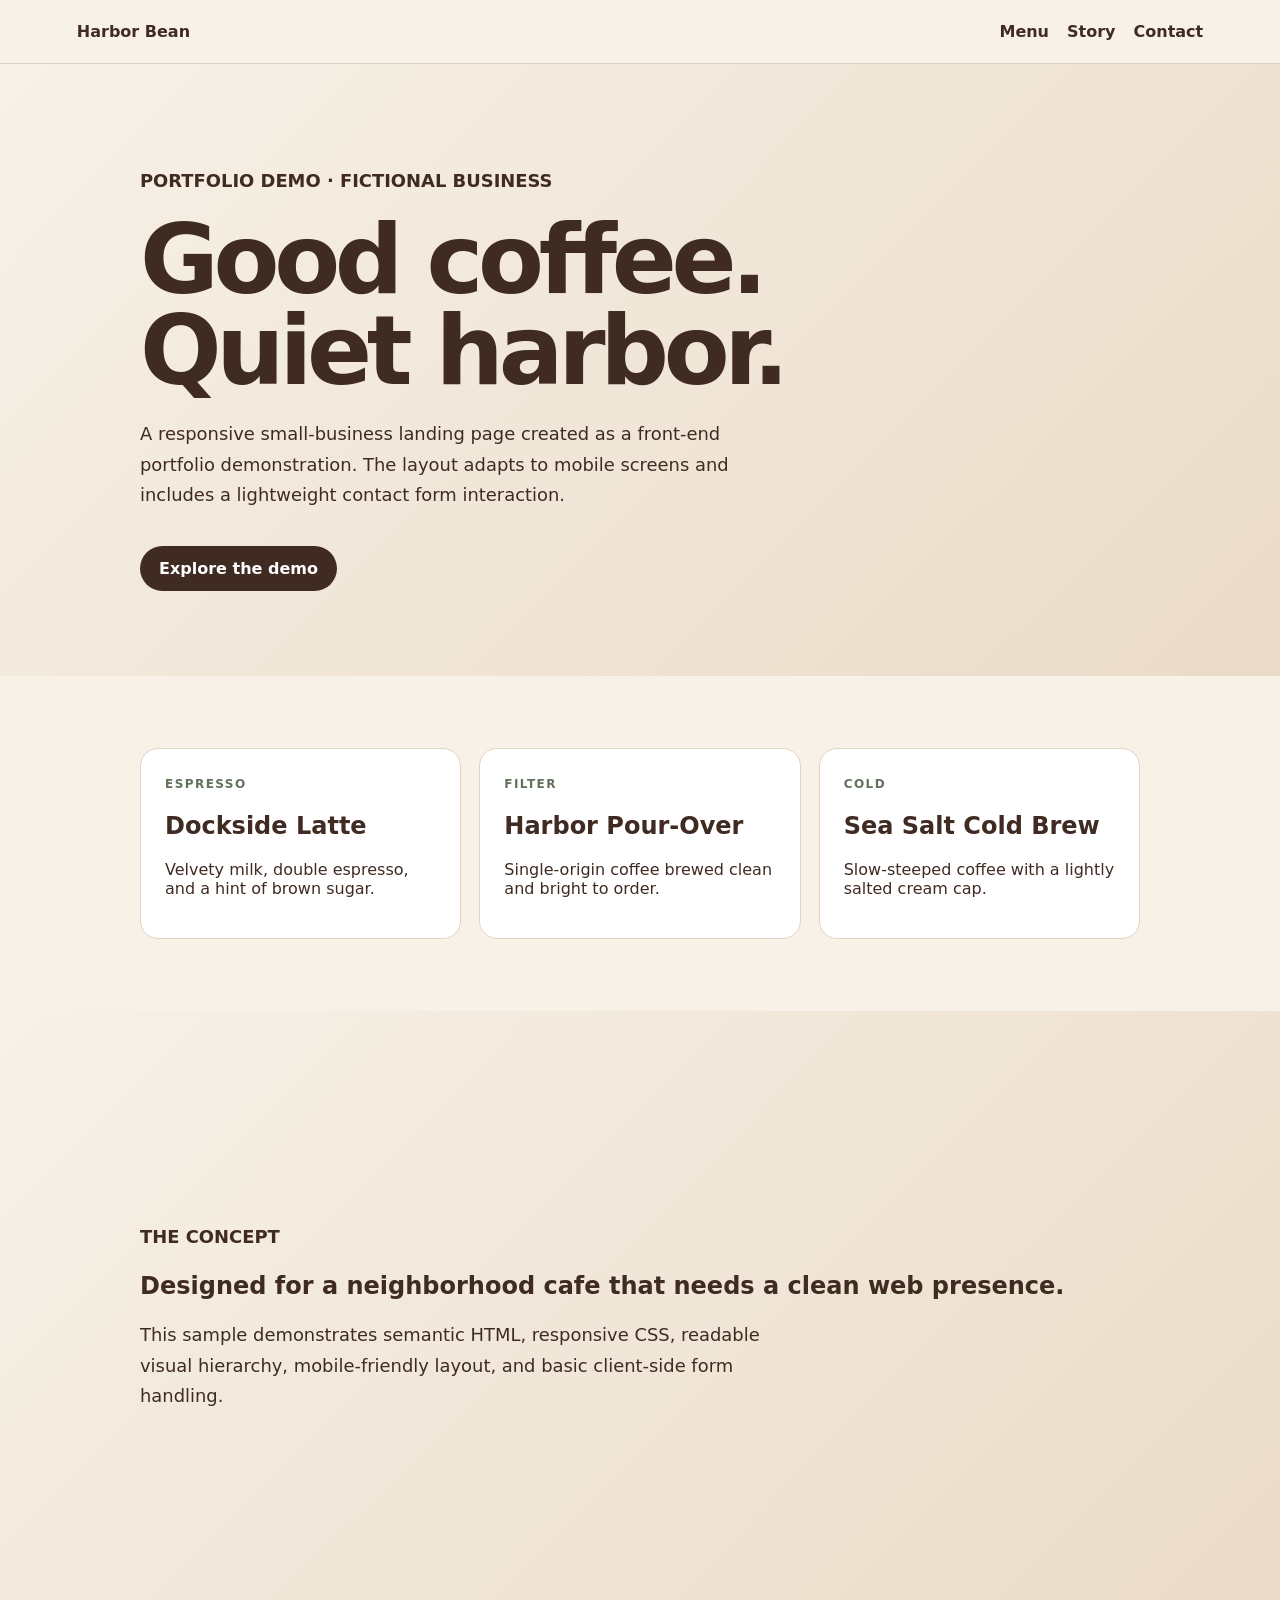
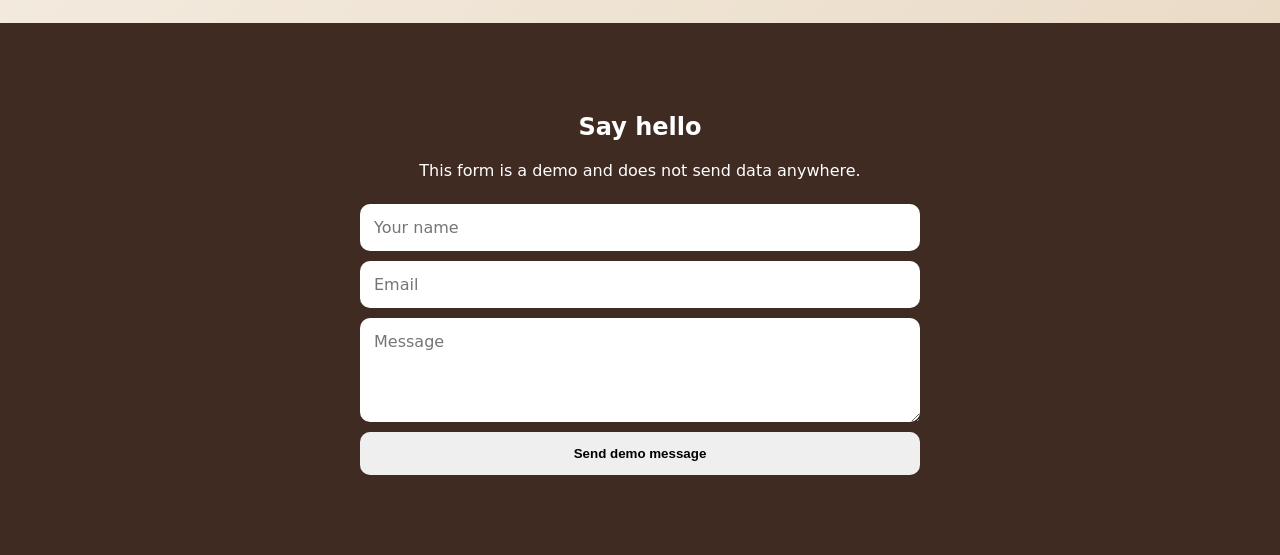
==== projects/harbor-bean/index.html @ 591bb5fa "Add responsive business website demo" ====
<!doctype html>
<html lang="en">
<head>
<meta charset="utf-8"><meta name="viewport" content="width=device-width,initial-scale=1">
<title>Harbor Bean Coffee | Portfolio Demo</title>
<style>
:root{--coffee:#402b22;--cream:#f7f1e8;--sand:#dec7aa;--green:#62715c}*{box-sizing:border-box}body{margin:0;font-family:system-ui,-apple-system,Segoe UI,sans-serif;color:var(--coffee);background:var(--cream)}header{display:flex;justify-content:space-between;align-items:center;padding:22px max(24px,6vw);border-bottom:1px solid #ddcfbe}nav a{margin-left:18px;text-decoration:none;color:inherit;font-weight:650}.hero{min-height:68vh;display:grid;place-items:center;padding:60px 24px;background:linear-gradient(135deg,#f7f1e8 0,#eadbc7 100%)}.wrap{width:min(1000px,100%)}h1{font-size:clamp(3rem,8vw,6rem);line-height:.95;letter-spacing:-.055em;margin:0 0 22px}.hero p{font-size:1.12rem;max-width:620px;line-height:1.7}.cta{display:inline-block;margin-top:18px;background:var(--coffee);color:white;padding:13px 19px;border-radius:999px;text-decoration:none;font-weight:800}.grid{width:min(1000px,calc(100% - 48px));margin:0 auto;padding:72px 0;display:grid;grid-template-columns:repeat(3,1fr);gap:18px}.card{background:white;border:1px solid #e0d4c5;border-radius:18px;padding:24px}.card span{font-size:.75rem;letter-spacing:.12em;color:var(--green);font-weight:850}.contact{padding:70px 24px;background:var(--coffee);color:white;text-align:center}.contact form{width:min(560px,100%);margin:24px auto 0;display:grid;gap:10px}.contact input,.contact textarea{width:100%;padding:14px;border:0;border-radius:10px;font:inherit}.contact button{padding:14px;border:0;border-radius:10px;font-weight:850;cursor:pointer}small{opacity:.8}@media(max-width:700px){nav{display:none}.grid{grid-template-columns:1fr}}
</style>
</head>
<body>
<header><strong>Harbor Bean</strong><nav><a href="#menu">Menu</a><a href="#story">Story</a><a href="#contact">Contact</a></nav></header>
<section class="hero"><div class="wrap"><p><strong>PORTFOLIO DEMO · FICTIONAL BUSINESS</strong></p><h1>Good coffee.<br>Quiet harbor.</h1><p>A responsive small-business landing page created as a front-end portfolio demonstration. The layout adapts to mobile screens and includes a lightweight contact form interaction.</p><a class="cta" href="#menu">Explore the demo</a></div></section>
<section id="menu" class="grid"><article class="card"><span>ESPRESSO</span><h2>Dockside Latte</h2><p>Velvety milk, double espresso, and a hint of brown sugar.</p></article><article class="card"><span>FILTER</span><h2>Harbor Pour-Over</h2><p>Single-origin coffee brewed clean and bright to order.</p></article><article class="card"><span>COLD</span><h2>Sea Salt Cold Brew</h2><p>Slow-steeped coffee with a lightly salted cream cap.</p></article></section>
<section id="story" class="hero"><div class="wrap"><p><strong>THE CONCEPT</strong></p><h2>Designed for a neighborhood cafe that needs a clean web presence.</h2><p>This sample demonstrates semantic HTML, responsive CSS, readable visual hierarchy, mobile-friendly layout, and basic client-side form handling.</p></div></section>
<section id="contact" class="contact"><h2>Say hello</h2><p>This form is a demo and does not send data anywhere.</p><form id="demo-form"><input required placeholder="Your name"><input required type="email" placeholder="Email"><textarea rows="4" placeholder="Message"></textarea><button type="submit">Send demo message</button><small id="status"></small></form></section>
<script>document.querySelector('#demo-form').addEventListener('submit',e=>{e.preventDefault();document.querySelector('#status').textContent='Demo complete: form validation passed. No data was sent.'})</script>
</body></html>
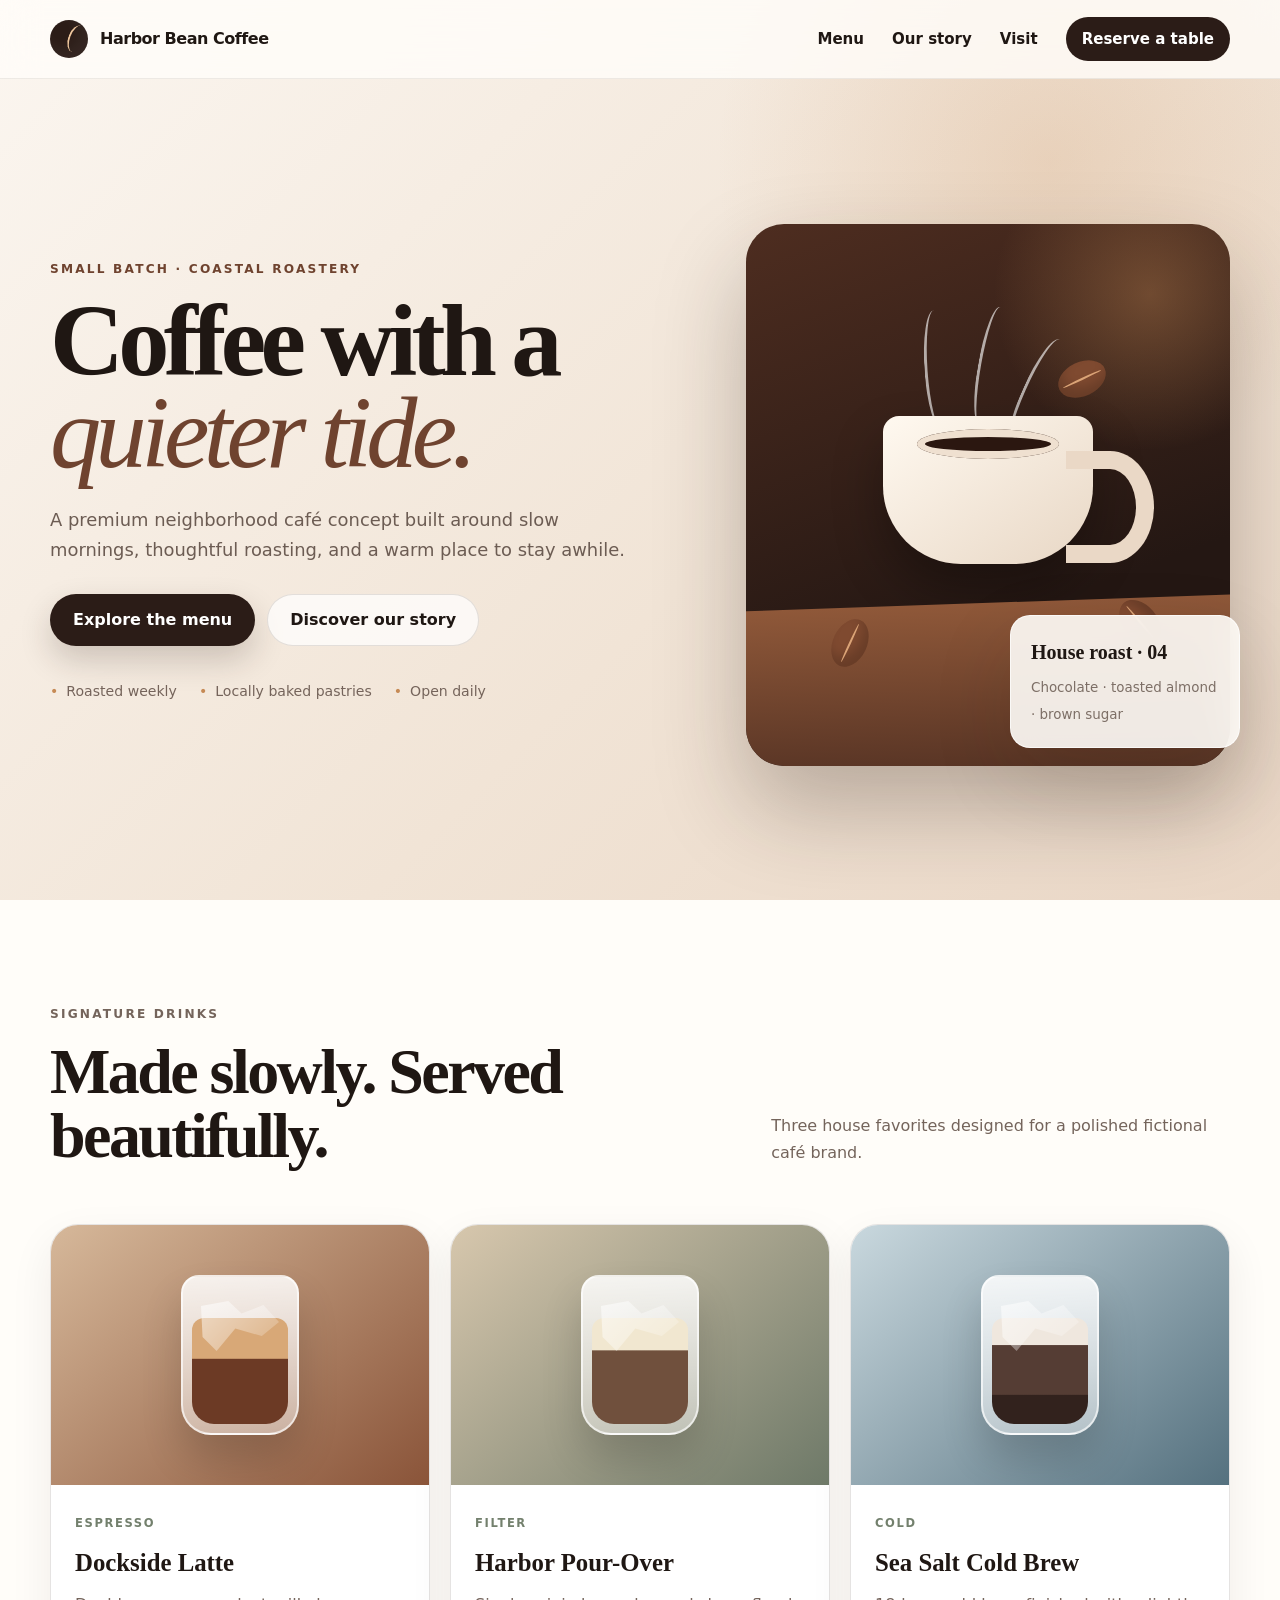
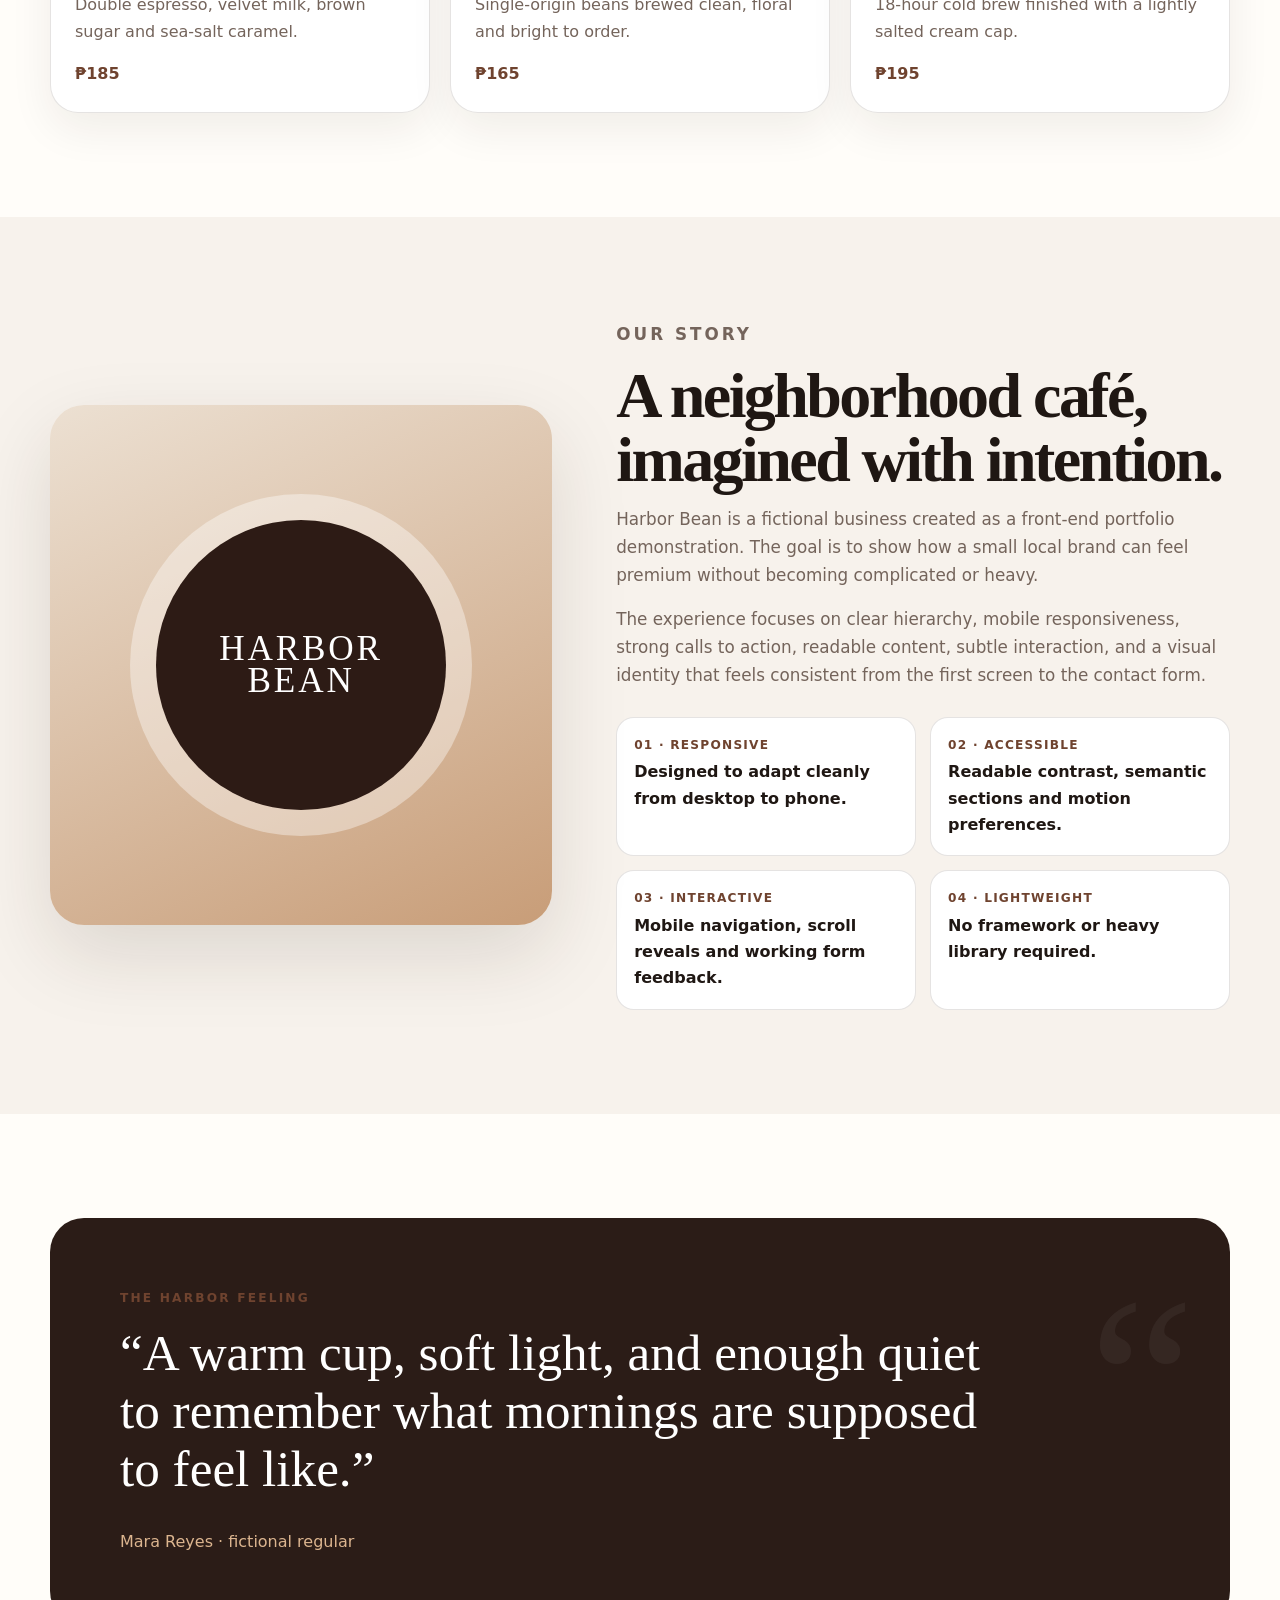
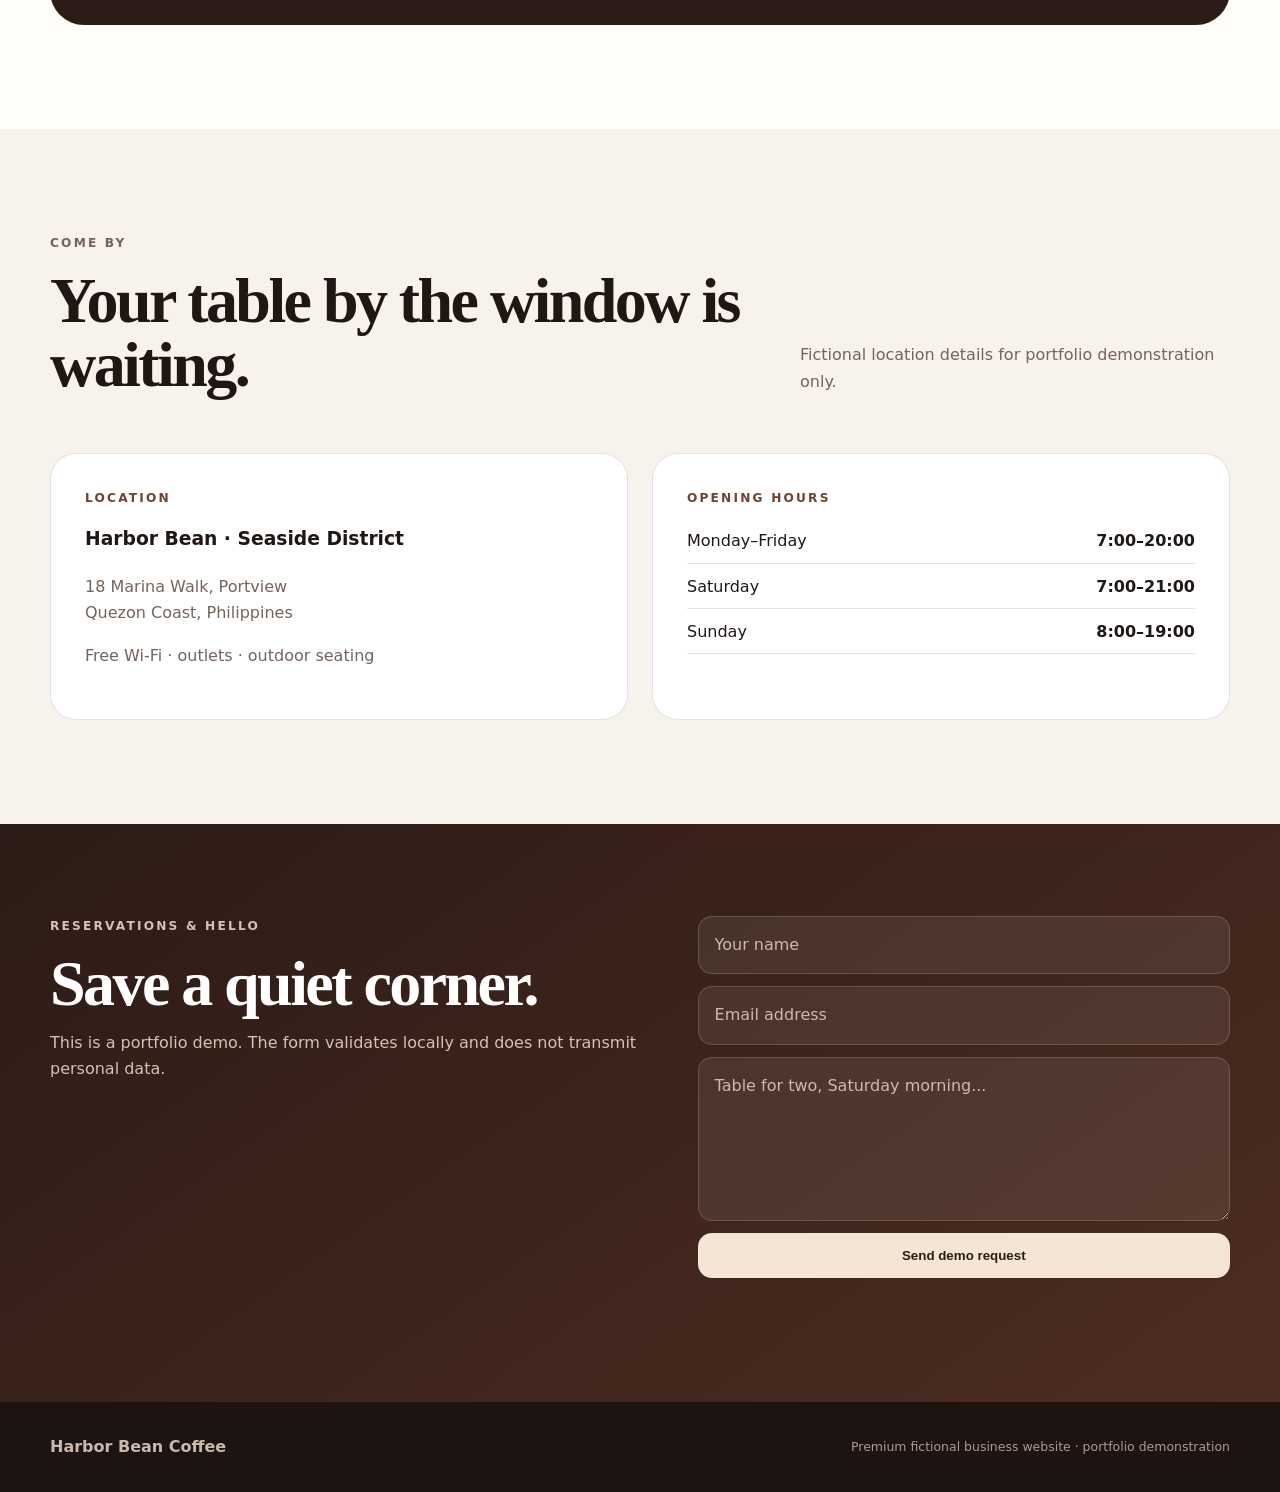
==== commit 6387a675: "Rebuild Harbor Bean as premium responsive website demo" ====
--- a/projects/harbor-bean/index.html
+++ b/projects/harbor-bean/index.html
@@ -1,17 +1,274 @@
 <!doctype html>
 <html lang="en">
 <head>
-<meta charset="utf-8"><meta name="viewport" content="width=device-width,initial-scale=1">
-<title>Harbor Bean Coffee | Portfolio Demo</title>
-<style>
-:root{--coffee:#402b22;--cream:#f7f1e8;--sand:#dec7aa;--green:#62715c}*{box-sizing:border-box}body{margin:0;font-family:system-ui,-apple-system,Segoe UI,sans-serif;color:var(--coffee);background:var(--cream)}header{display:flex;justify-content:space-between;align-items:center;padding:22px max(24px,6vw);border-bottom:1px solid #ddcfbe}nav a{margin-left:18px;text-decoration:none;color:inherit;font-weight:650}.hero{min-height:68vh;display:grid;place-items:center;padding:60px 24px;background:linear-gradient(135deg,#f7f1e8 0,#eadbc7 100%)}.wrap{width:min(1000px,100%)}h1{font-size:clamp(3rem,8vw,6rem);line-height:.95;letter-spacing:-.055em;margin:0 0 22px}.hero p{font-size:1.12rem;max-width:620px;line-height:1.7}.cta{display:inline-block;margin-top:18px;background:var(--coffee);color:white;padding:13px 19px;border-radius:999px;text-decoration:none;font-weight:800}.grid{width:min(1000px,calc(100% - 48px));margin:0 auto;padding:72px 0;display:grid;grid-template-columns:repeat(3,1fr);gap:18px}.card{background:white;border:1px solid #e0d4c5;border-radius:18px;padding:24px}.card span{font-size:.75rem;letter-spacing:.12em;color:var(--green);font-weight:850}.contact{padding:70px 24px;background:var(--coffee);color:white;text-align:center}.contact form{width:min(560px,100%);margin:24px auto 0;display:grid;gap:10px}.contact input,.contact textarea{width:100%;padding:14px;border:0;border-radius:10px;font:inherit}.contact button{padding:14px;border:0;border-radius:10px;font-weight:850;cursor:pointer}small{opacity:.8}@media(max-width:700px){nav{display:none}.grid{grid-template-columns:1fr}}
-</style>
+  <meta charset="utf-8">
+  <meta name="viewport" content="width=device-width,initial-scale=1">
+  <meta name="description" content="Harbor Bean Coffee — premium fictional cafe website portfolio demo.">
+  <title>Harbor Bean Coffee | Premium Portfolio Demo</title>
+  <style>
+    :root{
+      --ink:#1f1713;
+      --espresso:#2b1c17;
+      --roast:#6f432f;
+      --caramel:#c68a55;
+      --cream:#f7f0e7;
+      --paper:#fffdf9;
+      --sage:#73806d;
+      --line:rgba(43,28,23,.12);
+      --shadow:0 30px 80px rgba(48,29,18,.13);
+      --radius:28px
+    }
+    *{box-sizing:border-box}
+    html{scroll-behavior:smooth}
+    body{
+      margin:0;
+      color:var(--ink);
+      background:var(--paper);
+      font-family:Inter,ui-sans-serif,system-ui,-apple-system,BlinkMacSystemFont,"Segoe UI",sans-serif;
+      line-height:1.65
+    }
+    a{color:inherit}
+    .shell{width:min(1180px,calc(100% - 40px));margin:auto}
+    .site-header{
+      position:fixed;inset:0 0 auto;z-index:50;
+      background:rgba(255,253,249,.82);
+      backdrop-filter:blur(18px);
+      border-bottom:1px solid rgba(43,28,23,.08)
+    }
+    .nav{min-height:78px;display:flex;align-items:center;justify-content:space-between;gap:24px}
+    .brand{text-decoration:none;display:flex;align-items:center;gap:12px;font-weight:900;letter-spacing:-.03em}
+    .bean-mark{width:38px;height:38px;border-radius:50%;background:var(--espresso);position:relative;box-shadow:inset -8px -8px 16px rgba(255,255,255,.05)}
+    .bean-mark:after{content:"";position:absolute;width:16px;height:28px;border-left:2px solid #efc79d;border-radius:50%;left:18px;top:5px;transform:rotate(20deg)}
+    .nav-links{display:flex;align-items:center;gap:28px}
+    .nav-links a{text-decoration:none;font-weight:750;font-size:.94rem}
+    .nav-links a:hover{color:var(--roast)}
+    .nav-cta{padding:10px 16px;border-radius:999px;background:var(--espresso);color:white!important}
+    .menu-btn{display:none;border:1px solid var(--line);background:white;border-radius:12px;padding:10px 13px;font-weight:800}
+    .hero{
+      min-height:100vh;
+      padding:132px 0 70px;
+      display:flex;
+      align-items:center;
+      overflow:hidden;
+      background:
+        radial-gradient(circle at 82% 18%,rgba(198,138,85,.22),transparent 26%),
+        linear-gradient(135deg,#fbf6f0 0%,#f1e4d6 58%,#ead7c6 100%)
+    }
+    .hero-grid{display:grid;grid-template-columns:1.05fr .95fr;gap:68px;align-items:center}
+    .kicker{font-size:.76rem;letter-spacing:.18em;font-weight:900;color:var(--roast);margin:0 0 16px}
+    h1,h2,h3,p{margin-top:0}
+    h1{font-family:Georgia,"Times New Roman",serif;font-size:clamp(4rem,8vw,7.3rem);line-height:.9;letter-spacing:-.055em;margin-bottom:26px;font-weight:700}
+    h1 em{font-weight:400;color:var(--roast)}
+    .lead{font-size:1.12rem;color:#6c5c53;max-width:640px}
+    .hero-actions{display:flex;gap:12px;flex-wrap:wrap;margin-top:30px}
+    .btn{display:inline-flex;align-items:center;justify-content:center;min-height:52px;padding:0 22px;border-radius:999px;text-decoration:none;font-weight:850;border:1px solid transparent;transition:.2s ease}
+    .btn:hover{transform:translateY(-2px)}
+    .btn-dark{background:var(--espresso);color:white;box-shadow:0 14px 32px rgba(43,28,23,.20)}
+    .btn-light{background:rgba(255,255,255,.72);border-color:rgba(43,28,23,.12)}
+    .hero-note{display:flex;gap:22px;flex-wrap:wrap;margin-top:34px;font-size:.88rem;color:#75645b}
+    .hero-note span:before{content:"•";color:var(--caramel);margin-right:8px}
+    .visual{position:relative;min-height:570px}
+    .visual-card{
+      position:absolute;inset:28px 0 0 44px;border-radius:38px;
+      background:linear-gradient(160deg,#4e2d20 0%,#241713 68%);
+      box-shadow:0 42px 90px rgba(43,28,23,.28);overflow:hidden
+    }
+    .visual-card:before{content:"";position:absolute;width:340px;height:340px;border-radius:50%;background:radial-gradient(circle,rgba(198,138,85,.38),transparent 65%);right:-90px;top:-100px}
+    .table{position:absolute;left:-10%;right:-10%;bottom:-8%;height:38%;background:linear-gradient(#8f5839,#4b2c20);transform:rotate(-2deg)}
+    .cup{position:absolute;width:210px;height:148px;left:50%;top:49%;transform:translate(-50%,-50%);border-radius:16px 16px 78px 78px;background:linear-gradient(145deg,#fff9f0,#e8d7c5);box-shadow:0 26px 50px rgba(0,0,0,.3)}
+    .cup:before{content:"";position:absolute;width:142px;height:30px;border-radius:50%;background:#2b1710;left:34px;top:13px;box-shadow:inset 0 0 0 8px #efe0d0}
+    .cup:after{content:"";position:absolute;width:70px;height:76px;border:18px solid #ead8c6;border-left:0;border-radius:0 50% 50% 0;right:-61px;top:35px}
+    .steam,.steam:before,.steam:after{position:absolute;width:24px;height:120px;border-radius:50%;border-left:3px solid rgba(255,255,255,.62)}
+    .steam{left:48%;top:82px;transform:rotate(10deg)}
+    .steam:before{content:"";left:-55px;top:13px;transform:rotate(-14deg)}
+    .steam:after{content:"";left:45px;top:20px;transform:rotate(14deg)}
+    .bean{position:absolute;width:34px;height:50px;background:#7f4a30;border-radius:50%;transform:rotate(25deg);box-shadow:inset -8px -7px 12px rgba(0,0,0,.18)}
+    .bean:after{content:"";position:absolute;left:16px;top:4px;width:2px;height:42px;background:#dba477;border-radius:50%}
+    .bean.one{left:18%;bottom:18%}.bean.two{right:15%;bottom:22%;transform:rotate(-40deg)}.bean.three{right:27%;top:24%;transform:rotate(65deg)}
+    .floating-card{
+      position:absolute;right:-10px;bottom:18px;width:230px;padding:20px;border-radius:20px;
+      background:rgba(255,253,249,.9);backdrop-filter:blur(16px);box-shadow:var(--shadow);border:1px solid rgba(255,255,255,.7)
+    }
+    .floating-card strong{display:block;font-family:Georgia,serif;font-size:1.25rem;margin-bottom:5px}
+    .floating-card span{color:#7d6f66;font-size:.84rem}
+    .section{padding:104px 0}
+    .section.alt{background:#f7f2ec}
+    .heading{display:flex;justify-content:space-between;gap:30px;align-items:end;margin-bottom:42px}
+    .heading>div{max-width:720px}
+    h2{font-family:Georgia,"Times New Roman",serif;font-size:clamp(2.5rem,5vw,4.5rem);line-height:1;letter-spacing:-.04em;margin-bottom:14px}
+    .heading p,.muted{color:#74645b}
+    .menu-grid{display:grid;grid-template-columns:repeat(3,1fr);gap:20px}
+    .drink{
+      border-radius:var(--radius);overflow:hidden;background:white;border:1px solid var(--line);box-shadow:0 16px 44px rgba(48,29,18,.07);transition:.25s ease
+    }
+    .drink:hover{transform:translateY(-6px);box-shadow:0 26px 60px rgba(48,29,18,.12)}
+    .drink-art{height:260px;display:grid;place-items:center;position:relative;overflow:hidden}
+    .drink:nth-child(1) .drink-art{background:linear-gradient(140deg,#d6b89a,#8a5439)}
+    .drink:nth-child(2) .drink-art{background:linear-gradient(140deg,#d7c7ad,#6e7968)}
+    .drink:nth-child(3) .drink-art{background:linear-gradient(140deg,#c9d8de,#55717f)}
+    .glass{width:118px;height:160px;border-radius:18px 18px 30px 30px;background:linear-gradient(180deg,rgba(255,255,255,.86),rgba(255,255,255,.45));border:2px solid rgba(255,255,255,.65);position:relative;box-shadow:0 24px 40px rgba(0,0,0,.16)}
+    .glass:before{content:"";position:absolute;left:9px;right:9px;bottom:9px;height:68%;border-radius:12px 12px 22px 22px;background:linear-gradient(#d8a877 0 38%,#6c3a25 39% 100%)}
+    .drink:nth-child(2) .glass:before{background:linear-gradient(#f1e7d0 0 30%,#70503d 31% 100%)}
+    .drink:nth-child(3) .glass:before{background:linear-gradient(#efe7de 0 25%,#553d34 26% 72%,#32221d 73%)}
+    .ice{position:absolute;inset:24px 18px auto;height:50px;background:linear-gradient(135deg,rgba(255,255,255,.58),rgba(255,255,255,.12));clip-path:polygon(0 10%,35% 0,52% 25%,80% 8%,100% 42%,78% 70%,44% 55%,20% 100%,2% 72%)}
+    .drink-copy{padding:24px}
+    .drink-copy small{font-size:.72rem;letter-spacing:.14em;color:var(--sage);font-weight:900}
+    .drink-copy h3{font-family:Georgia,serif;font-size:1.55rem;margin:8px 0 8px}
+    .price{font-weight:900;color:var(--roast)}
+    .story-grid{display:grid;grid-template-columns:.9fr 1.1fr;gap:64px;align-items:center}
+    .story-art{min-height:520px;border-radius:34px;background:linear-gradient(155deg,#ece0d2,#c89d78);position:relative;overflow:hidden;box-shadow:var(--shadow)}
+    .story-art:before{content:"";position:absolute;width:290px;height:290px;border-radius:50%;background:#2d1b15;left:50%;top:50%;transform:translate(-50%,-50%);box-shadow:0 0 0 26px rgba(255,255,255,.38)}
+    .story-art:after{content:"HARBOR\A BEAN";white-space:pre;position:absolute;left:50%;top:50%;transform:translate(-50%,-50%);color:white;font-family:Georgia,serif;text-align:center;font-size:2.2rem;line-height:.92;letter-spacing:.08em}
+    .story-copy p{color:#74645b;font-size:1.05rem}
+    .features{display:grid;grid-template-columns:repeat(2,1fr);gap:14px;margin-top:28px}
+    .feature{padding:17px;border-radius:18px;background:white;border:1px solid var(--line);font-weight:750}
+    .feature span{display:block;color:var(--roast);font-size:.76rem;letter-spacing:.1em;margin-bottom:4px}
+    .testimonial{padding:70px;border-radius:34px;background:var(--espresso);color:white;position:relative;overflow:hidden}
+    .testimonial:after{content:"“";position:absolute;right:35px;top:-35px;font-family:Georgia,serif;font-size:15rem;color:rgba(255,255,255,.05)}
+    .quote{font-family:Georgia,serif;font-size:clamp(2rem,4vw,3.4rem);line-height:1.14;max-width:900px;margin-bottom:30px}
+    .quote-by{color:#dcb58f}
+    .visit-grid{display:grid;grid-template-columns:1fr 1fr;gap:24px}
+    .visit-card{padding:34px;border-radius:26px;border:1px solid var(--line);background:white}
+    .hours{display:grid;gap:10px;margin-top:20px}
+    .hours div{display:flex;justify-content:space-between;border-bottom:1px solid var(--line);padding-bottom:8px}
+    .contact{
+      background:linear-gradient(145deg,#2c1b16,#4d2d21);color:white;padding:92px 0
+    }
+    .contact-grid{display:grid;grid-template-columns:1fr .9fr;gap:56px;align-items:start}
+    .contact p{color:#d7c1b4}
+    form{display:grid;gap:12px}
+    input,textarea{width:100%;border:1px solid rgba(255,255,255,.16);background:rgba(255,255,255,.08);color:white;border-radius:14px;padding:15px 16px;font:inherit;outline:none}
+    input:focus,textarea:focus{border-color:#e2b78f;background:rgba(255,255,255,.11)}
+    input::placeholder,textarea::placeholder{color:#cfb9ad}
+    button.submit{border:0;cursor:pointer;background:#f4e5d5;color:#2d1b15;border-radius:14px;padding:15px 18px;font-weight:900}
+    #status{min-height:20px;color:#e7c6a8;font-size:.88rem}
+    footer{padding:32px 0;background:#1d1411;color:#cbb7ab}
+    .footer{display:flex;justify-content:space-between;gap:24px;align-items:center}
+    .demo-note{font-size:.78rem;opacity:.82}
+    .reveal{opacity:0;transform:translateY(18px);transition:.6s ease}
+    .reveal.visible{opacity:1;transform:none}
+    @media(max-width:900px){
+      .hero-grid,.story-grid,.contact-grid,.visit-grid{grid-template-columns:1fr}
+      .menu-grid{grid-template-columns:1fr}
+      .visual{min-height:480px}.visual-card{inset:18px 22px 0 22px}
+      .nav-links{display:none;position:absolute;top:70px;left:20px;right:20px;flex-direction:column;align-items:stretch;padding:18px;background:#fff;border:1px solid var(--line);border-radius:18px;box-shadow:var(--shadow)}
+      .nav-links.open{display:flex}.menu-btn{display:inline-flex}
+      .heading{align-items:flex-start;flex-direction:column}
+    }
+    @media(max-width:560px){
+      .shell{width:min(100% - 26px,1180px)}
+      .hero{padding-top:110px}.visual{min-height:390px}.cup{transform:translate(-50%,-50%) scale(.8)}
+      .floating-card{right:10px;width:200px}.features{grid-template-columns:1fr}
+      .testimonial{padding:38px 26px}.footer{flex-direction:column;align-items:flex-start}
+    }
+    @media(prefers-reduced-motion:reduce){*{scroll-behavior:auto!important;transition:none!important}.reveal{opacity:1;transform:none}}
+  </style>
 </head>
 <body>
-<header><strong>Harbor Bean</strong><nav><a href="#menu">Menu</a><a href="#story">Story</a><a href="#contact">Contact</a></nav></header>
-<section class="hero"><div class="wrap"><p><strong>PORTFOLIO DEMO · FICTIONAL BUSINESS</strong></p><h1>Good coffee.<br>Quiet harbor.</h1><p>A responsive small-business landing page created as a front-end portfolio demonstration. The layout adapts to mobile screens and includes a lightweight contact form interaction.</p><a class="cta" href="#menu">Explore the demo</a></div></section>
-<section id="menu" class="grid"><article class="card"><span>ESPRESSO</span><h2>Dockside Latte</h2><p>Velvety milk, double espresso, and a hint of brown sugar.</p></article><article class="card"><span>FILTER</span><h2>Harbor Pour-Over</h2><p>Single-origin coffee brewed clean and bright to order.</p></article><article class="card"><span>COLD</span><h2>Sea Salt Cold Brew</h2><p>Slow-steeped coffee with a lightly salted cream cap.</p></article></section>
-<section id="story" class="hero"><div class="wrap"><p><strong>THE CONCEPT</strong></p><h2>Designed for a neighborhood cafe that needs a clean web presence.</h2><p>This sample demonstrates semantic HTML, responsive CSS, readable visual hierarchy, mobile-friendly layout, and basic client-side form handling.</p></div></section>
-<section id="contact" class="contact"><h2>Say hello</h2><p>This form is a demo and does not send data anywhere.</p><form id="demo-form"><input required placeholder="Your name"><input required type="email" placeholder="Email"><textarea rows="4" placeholder="Message"></textarea><button type="submit">Send demo message</button><small id="status"></small></form></section>
-<script>document.querySelector('#demo-form').addEventListener('submit',e=>{e.preventDefault();document.querySelector('#status').textContent='Demo complete: form validation passed. No data was sent.'})</script>
-</body></html>
+  <header class="site-header">
+    <div class="shell nav">
+      <a class="brand" href="#home"><span class="bean-mark"></span><span>Harbor Bean Coffee</span></a>
+      <button class="menu-btn" aria-expanded="false">Menu</button>
+      <nav class="nav-links" aria-label="Primary">
+        <a href="#menu">Menu</a><a href="#story">Our story</a><a href="#visit">Visit</a><a class="nav-cta" href="#contact">Reserve a table</a>
+      </nav>
+    </div>
+  </header>
+
+  <main>
+    <section id="home" class="hero">
+      <div class="shell hero-grid">
+        <div class="reveal">
+          <p class="kicker">SMALL BATCH · COASTAL ROASTERY</p>
+          <h1>Coffee with a <em>quieter tide.</em></h1>
+          <p class="lead">A premium neighborhood café concept built around slow mornings, thoughtful roasting, and a warm place to stay awhile.</p>
+          <div class="hero-actions">
+            <a class="btn btn-dark" href="#menu">Explore the menu</a>
+            <a class="btn btn-light" href="#story">Discover our story</a>
+          </div>
+          <div class="hero-note"><span>Roasted weekly</span><span>Locally baked pastries</span><span>Open daily</span></div>
+        </div>
+        <div class="visual reveal" aria-hidden="true">
+          <div class="visual-card"><div class="steam"></div><div class="cup"></div><div class="table"></div><div class="bean one"></div><div class="bean two"></div><div class="bean three"></div></div>
+          <div class="floating-card"><strong>House roast · 04</strong><span>Chocolate · toasted almond · brown sugar</span></div>
+        </div>
+      </div>
+    </section>
+
+    <section id="menu" class="section">
+      <div class="shell">
+        <div class="heading reveal">
+          <div><p class="kicker">SIGNATURE DRINKS</p><h2>Made slowly. Served beautifully.</h2></div>
+          <p>Three house favorites designed for a polished fictional café brand.</p>
+        </div>
+        <div class="menu-grid">
+          <article class="drink reveal"><div class="drink-art"><div class="glass"><div class="ice"></div></div></div><div class="drink-copy"><small>ESPRESSO</small><h3>Dockside Latte</h3><p class="muted">Double espresso, velvet milk, brown sugar and sea-salt caramel.</p><span class="price">₱185</span></div></article>
+          <article class="drink reveal"><div class="drink-art"><div class="glass"><div class="ice"></div></div></div><div class="drink-copy"><small>FILTER</small><h3>Harbor Pour-Over</h3><p class="muted">Single-origin beans brewed clean, floral and bright to order.</p><span class="price">₱165</span></div></article>
+          <article class="drink reveal"><div class="drink-art"><div class="glass"><div class="ice"></div></div></div><div class="drink-copy"><small>COLD</small><h3>Sea Salt Cold Brew</h3><p class="muted">18-hour cold brew finished with a lightly salted cream cap.</p><span class="price">₱195</span></div></article>
+        </div>
+      </div>
+    </section>
+
+    <section id="story" class="section alt">
+      <div class="shell story-grid">
+        <div class="story-art reveal" aria-hidden="true"></div>
+        <div class="story-copy reveal">
+          <p class="kicker">OUR STORY</p><h2>A neighborhood café, imagined with intention.</h2>
+          <p>Harbor Bean is a fictional business created as a front-end portfolio demonstration. The goal is to show how a small local brand can feel premium without becoming complicated or heavy.</p>
+          <p>The experience focuses on clear hierarchy, mobile responsiveness, strong calls to action, readable content, subtle interaction, and a visual identity that feels consistent from the first screen to the contact form.</p>
+          <div class="features">
+            <div class="feature"><span>01 · RESPONSIVE</span>Designed to adapt cleanly from desktop to phone.</div>
+            <div class="feature"><span>02 · ACCESSIBLE</span>Readable contrast, semantic sections and motion preferences.</div>
+            <div class="feature"><span>03 · INTERACTIVE</span>Mobile navigation, scroll reveals and working form feedback.</div>
+            <div class="feature"><span>04 · LIGHTWEIGHT</span>No framework or heavy library required.</div>
+          </div>
+        </div>
+      </div>
+    </section>
+
+    <section class="section">
+      <div class="shell">
+        <div class="testimonial reveal">
+          <p class="kicker">THE HARBOR FEELING</p>
+          <p class="quote">“A warm cup, soft light, and enough quiet to remember what mornings are supposed to feel like.”</p>
+          <span class="quote-by">Mara Reyes · fictional regular</span>
+        </div>
+      </div>
+    </section>
+
+    <section id="visit" class="section alt">
+      <div class="shell">
+        <div class="heading reveal"><div><p class="kicker">COME BY</p><h2>Your table by the window is waiting.</h2></div><p>Fictional location details for portfolio demonstration only.</p></div>
+        <div class="visit-grid">
+          <div class="visit-card reveal"><p class="kicker">LOCATION</p><h3>Harbor Bean · Seaside District</h3><p class="muted">18 Marina Walk, Portview<br>Quezon Coast, Philippines</p><p class="muted">Free Wi-Fi · outlets · outdoor seating</p></div>
+          <div class="visit-card reveal"><p class="kicker">OPENING HOURS</p><div class="hours"><div><span>Monday–Friday</span><strong>7:00–20:00</strong></div><div><span>Saturday</span><strong>7:00–21:00</strong></div><div><span>Sunday</span><strong>8:00–19:00</strong></div></div></div>
+        </div>
+      </div>
+    </section>
+
+    <section id="contact" class="contact">
+      <div class="shell contact-grid">
+        <div class="reveal"><p class="kicker">RESERVATIONS & HELLO</p><h2>Save a quiet corner.</h2><p>This is a portfolio demo. The form validates locally and does not transmit personal data.</p></div>
+        <form id="demo-form" class="reveal">
+          <input aria-label="Name" required placeholder="Your name">
+          <input aria-label="Email" required type="email" placeholder="Email address">
+          <textarea aria-label="Message" rows="5" placeholder="Table for two, Saturday morning..."></textarea>
+          <button class="submit" type="submit">Send demo request</button>
+          <div id="status" role="status"></div>
+        </form>
+      </div>
+    </section>
+  </main>
+
+  <footer><div class="shell footer"><strong>Harbor Bean Coffee</strong><span class="demo-note">Premium fictional business website · portfolio demonstration</span></div></footer>
+
+  <script>
+    const btn=document.querySelector('.menu-btn'),nav=document.querySelector('.nav-links');
+    btn.addEventListener('click',()=>{const open=nav.classList.toggle('open');btn.setAttribute('aria-expanded',open)});
+    nav.querySelectorAll('a').forEach(a=>a.addEventListener('click',()=>nav.classList.remove('open')));
+    document.querySelector('#demo-form').addEventListener('submit',e=>{e.preventDefault();document.querySelector('#status').textContent='Demo complete — validation passed. No data was sent.'});
+    const items=document.querySelectorAll('.reveal');
+    if('IntersectionObserver'in window){const o=new IntersectionObserver(es=>es.forEach(e=>{if(e.isIntersecting){e.target.classList.add('visible');o.unobserve(e.target)}}),{threshold:.12});items.forEach(i=>o.observe(i))}else{items.forEach(i=>i.classList.add('visible'))}
+  </script>
+</body>
+</html>
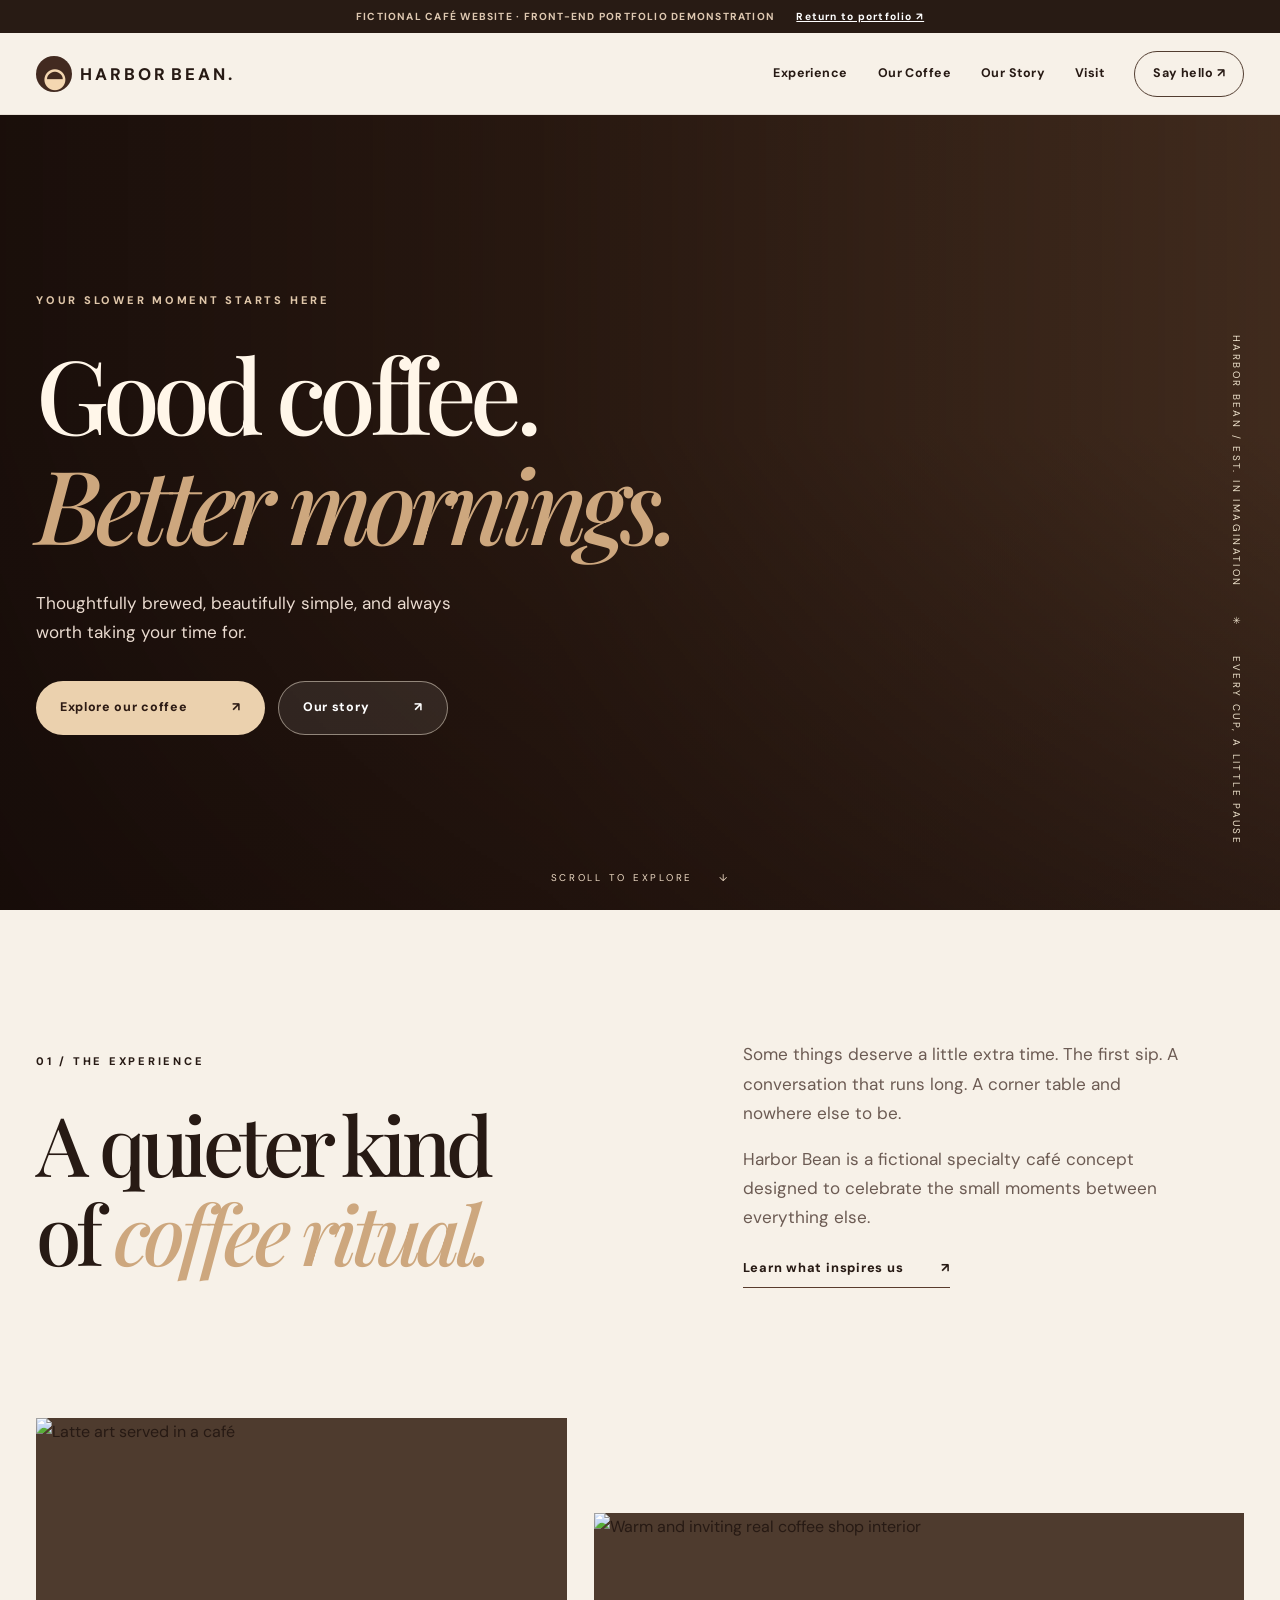
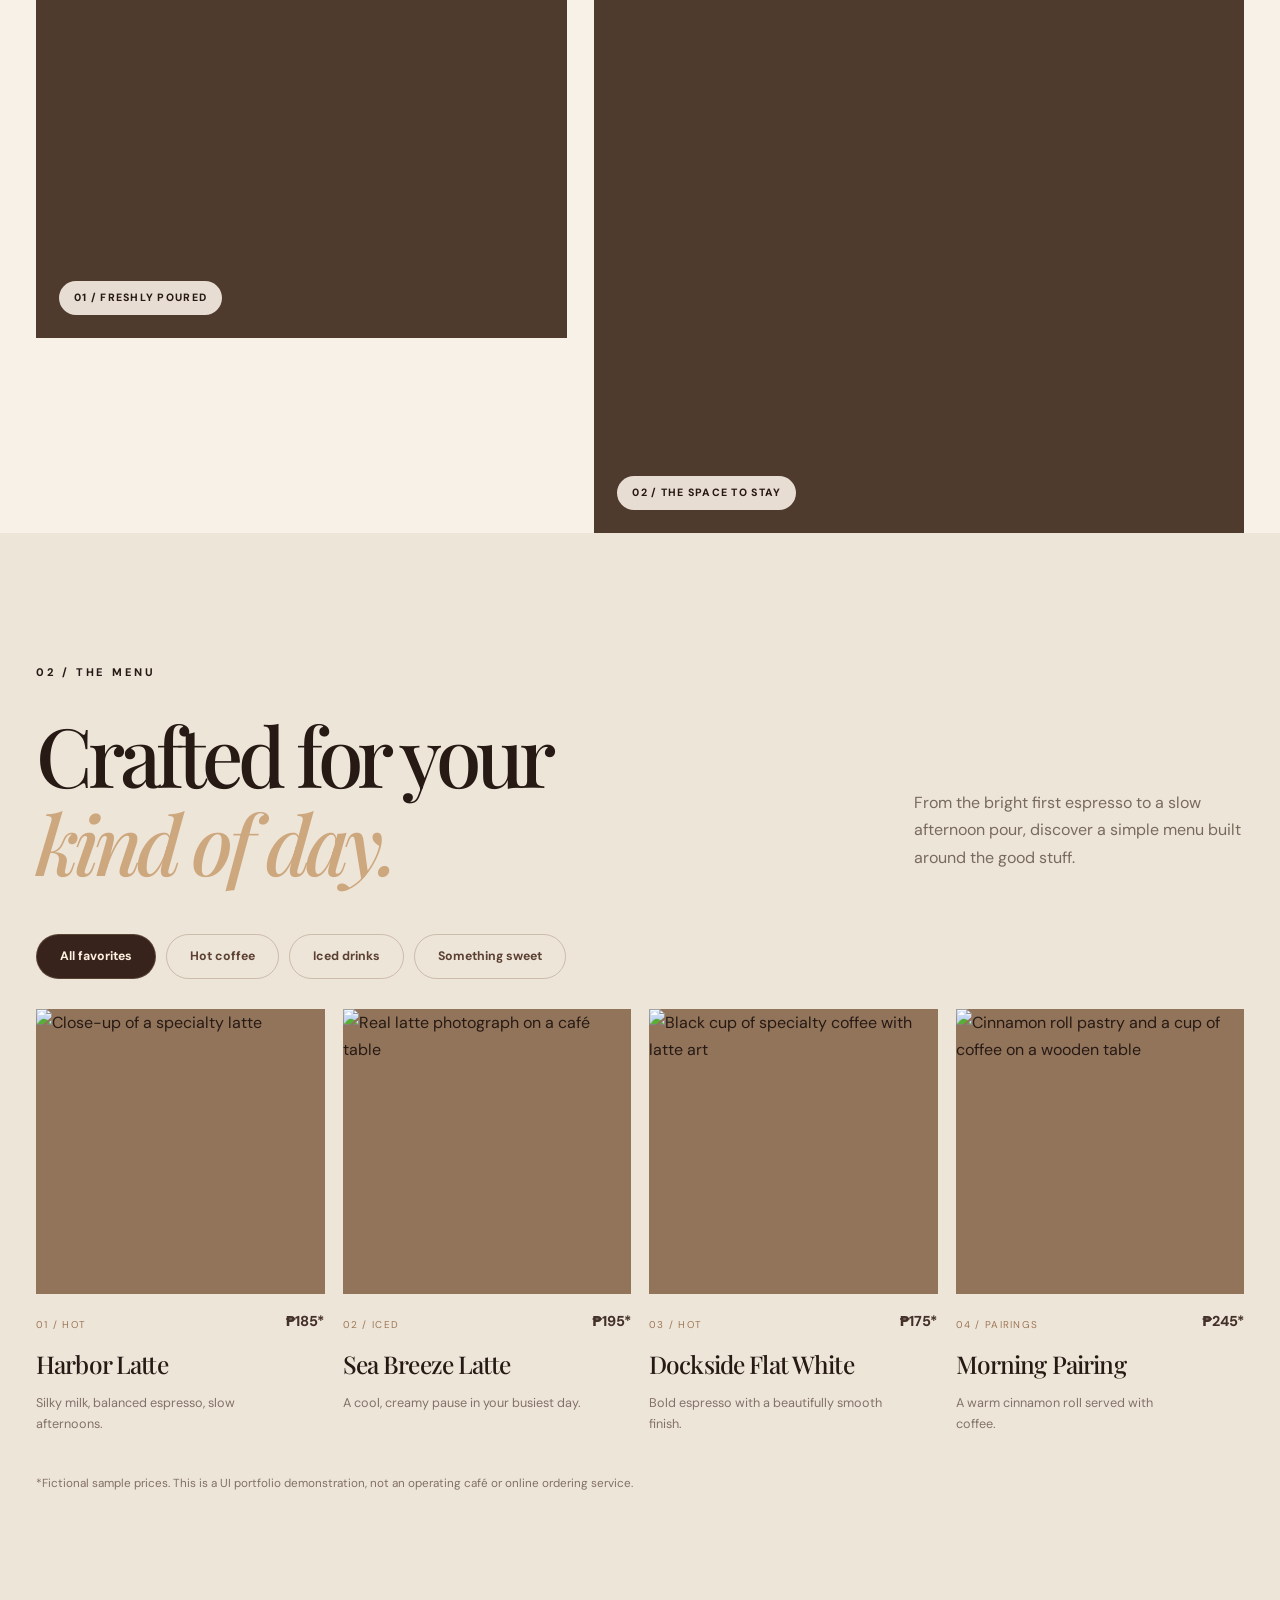
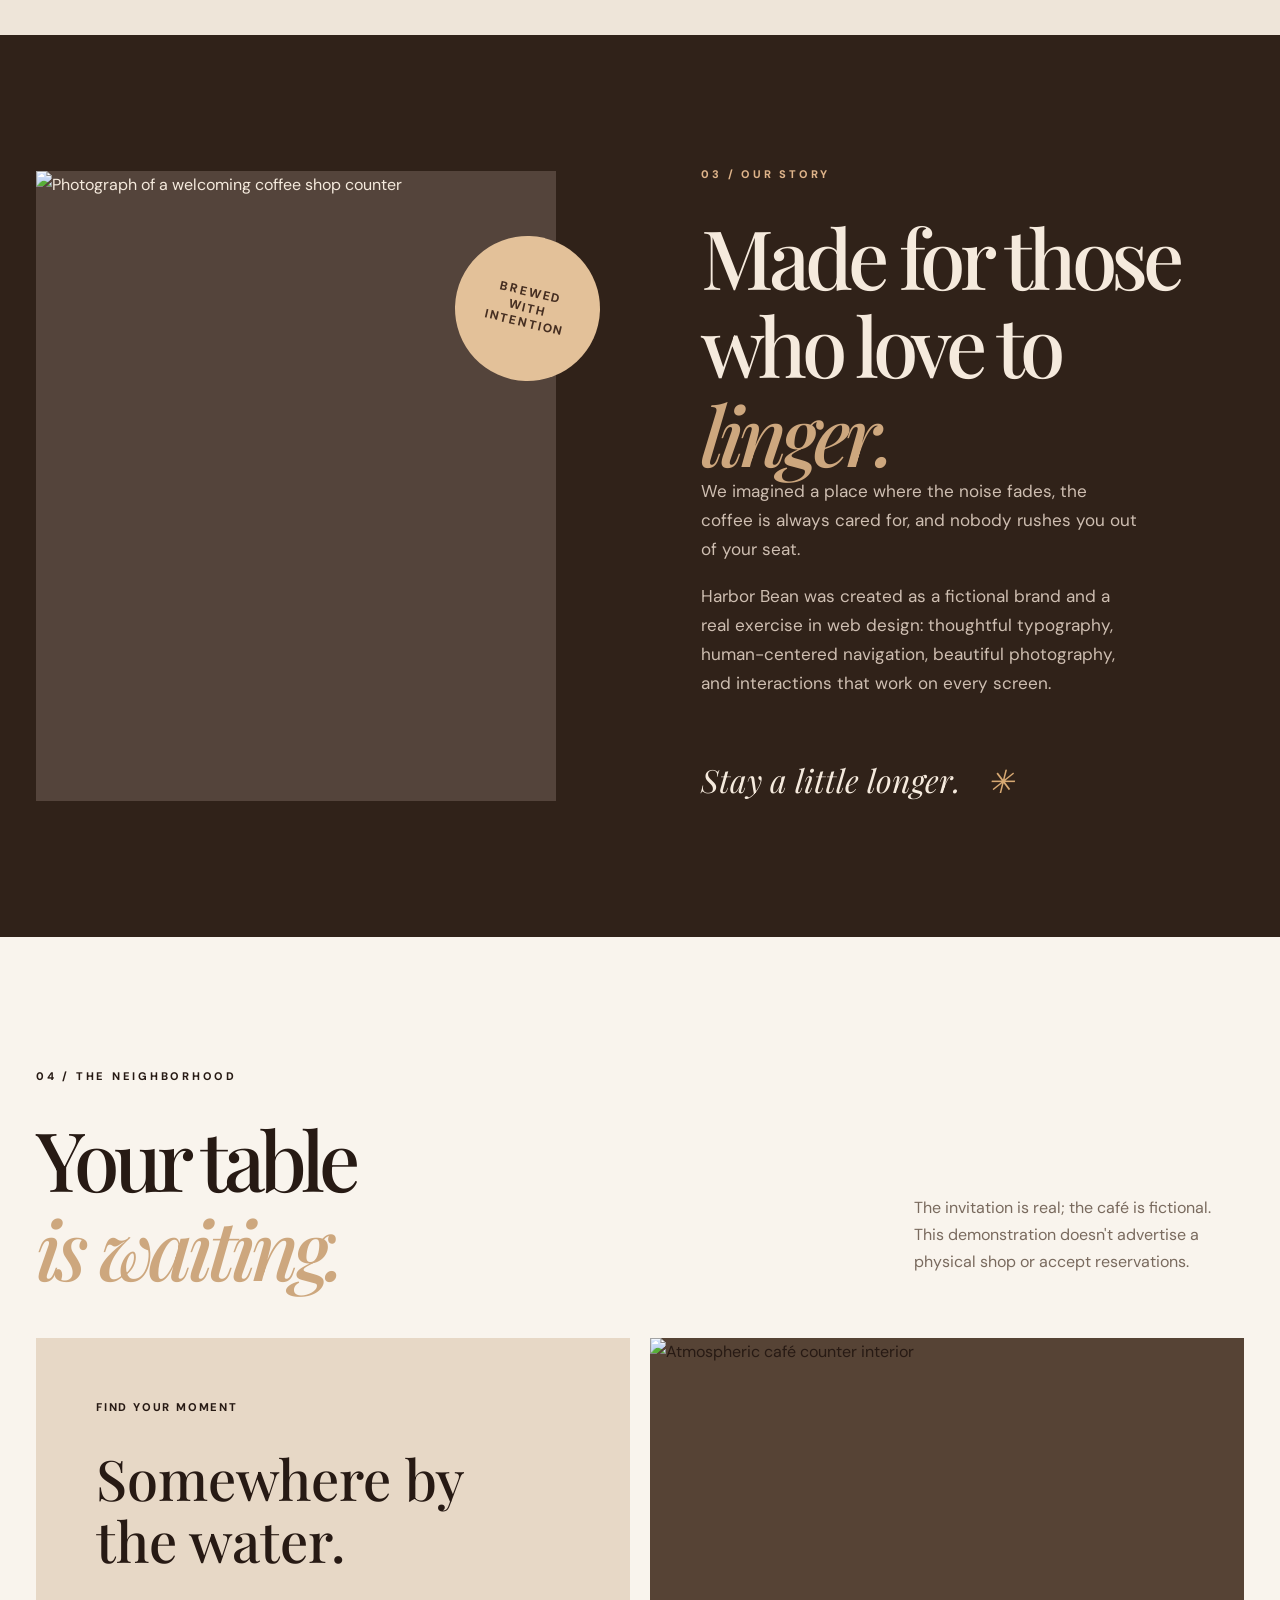
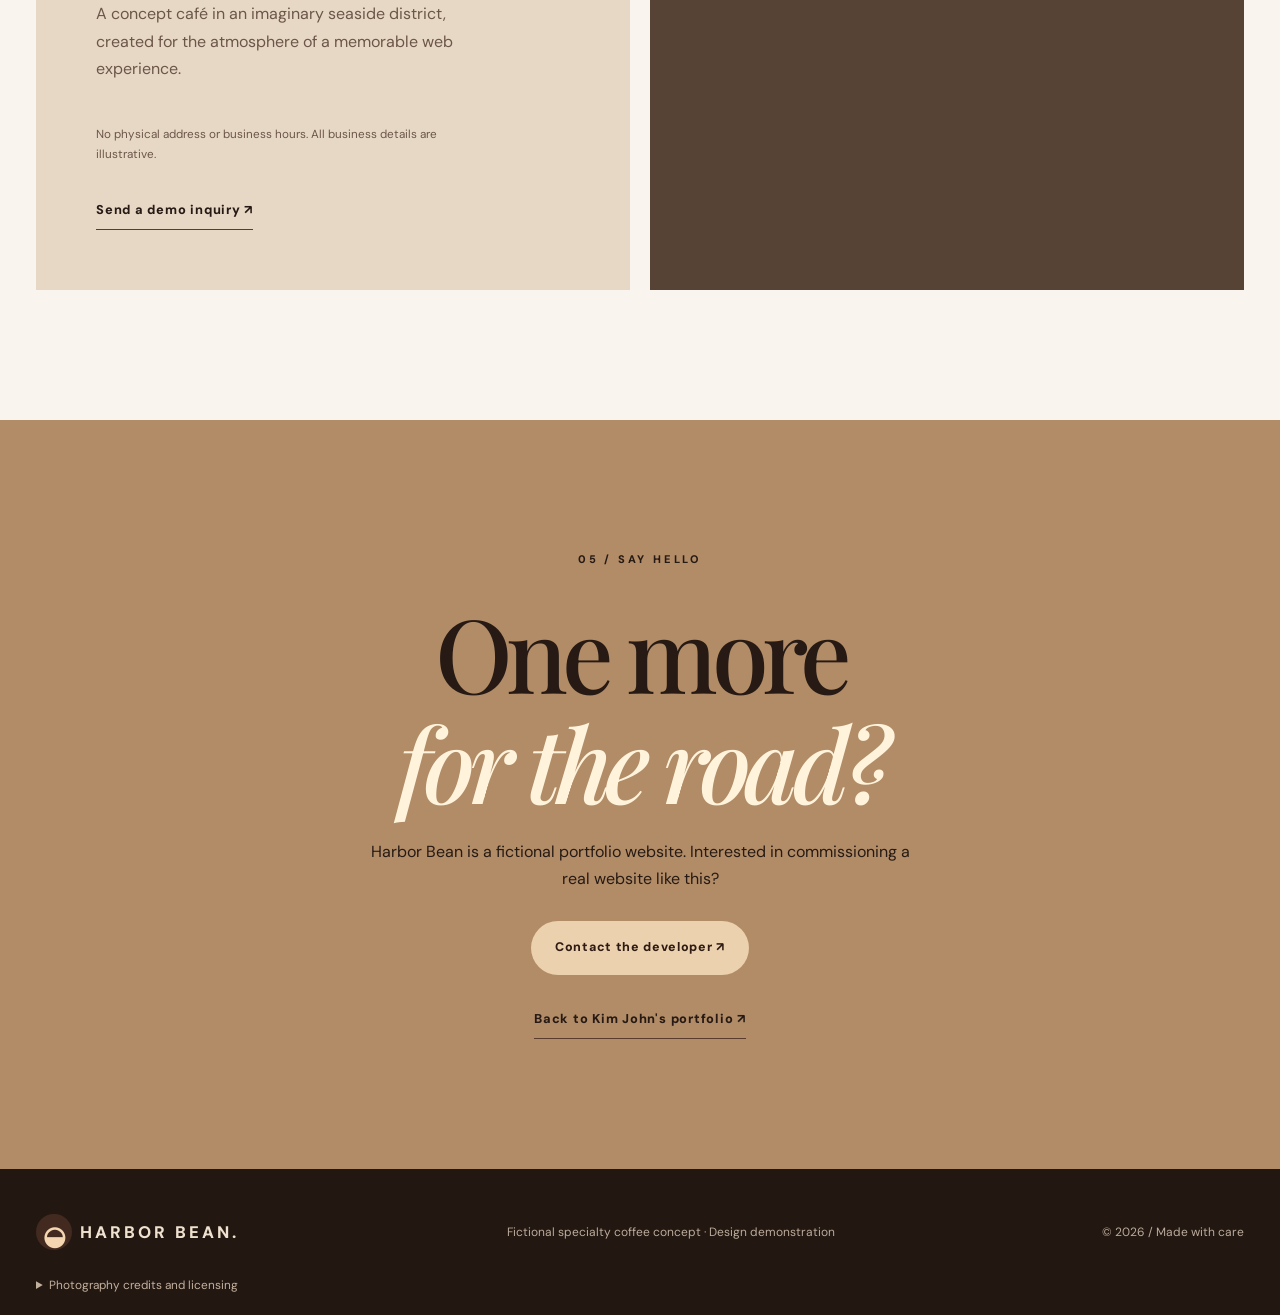
==== commit 67874ac3: "Publish Portfolio V3.3: projects, motion, Cisco credentials and resumes" ====
--- a/projects/harbor-bean/index.html
+++ b/projects/harbor-bean/index.html
@@ -1,274 +1,16 @@
-<!doctype html>
-<html lang="en">
-<head>
-  <meta charset="utf-8">
-  <meta name="viewport" content="width=device-width,initial-scale=1">
-  <meta name="description" content="Harbor Bean Coffee — premium fictional cafe website portfolio demo.">
-  <title>Harbor Bean Coffee | Premium Portfolio Demo</title>
-  <style>
-    :root{
-      --ink:#1f1713;
-      --espresso:#2b1c17;
-      --roast:#6f432f;
-      --caramel:#c68a55;
-      --cream:#f7f0e7;
-      --paper:#fffdf9;
-      --sage:#73806d;
-      --line:rgba(43,28,23,.12);
-      --shadow:0 30px 80px rgba(48,29,18,.13);
-      --radius:28px
-    }
-    *{box-sizing:border-box}
-    html{scroll-behavior:smooth}
-    body{
-      margin:0;
-      color:var(--ink);
-      background:var(--paper);
-      font-family:Inter,ui-sans-serif,system-ui,-apple-system,BlinkMacSystemFont,"Segoe UI",sans-serif;
-      line-height:1.65
-    }
-    a{color:inherit}
-    .shell{width:min(1180px,calc(100% - 40px));margin:auto}
-    .site-header{
-      position:fixed;inset:0 0 auto;z-index:50;
-      background:rgba(255,253,249,.82);
-      backdrop-filter:blur(18px);
-      border-bottom:1px solid rgba(43,28,23,.08)
-    }
-    .nav{min-height:78px;display:flex;align-items:center;justify-content:space-between;gap:24px}
-    .brand{text-decoration:none;display:flex;align-items:center;gap:12px;font-weight:900;letter-spacing:-.03em}
-    .bean-mark{width:38px;height:38px;border-radius:50%;background:var(--espresso);position:relative;box-shadow:inset -8px -8px 16px rgba(255,255,255,.05)}
-    .bean-mark:after{content:"";position:absolute;width:16px;height:28px;border-left:2px solid #efc79d;border-radius:50%;left:18px;top:5px;transform:rotate(20deg)}
-    .nav-links{display:flex;align-items:center;gap:28px}
-    .nav-links a{text-decoration:none;font-weight:750;font-size:.94rem}
-    .nav-links a:hover{color:var(--roast)}
-    .nav-cta{padding:10px 16px;border-radius:999px;background:var(--espresso);color:white!important}
-    .menu-btn{display:none;border:1px solid var(--line);background:white;border-radius:12px;padding:10px 13px;font-weight:800}
-    .hero{
-      min-height:100vh;
-      padding:132px 0 70px;
-      display:flex;
-      align-items:center;
-      overflow:hidden;
-      background:
-        radial-gradient(circle at 82% 18%,rgba(198,138,85,.22),transparent 26%),
-        linear-gradient(135deg,#fbf6f0 0%,#f1e4d6 58%,#ead7c6 100%)
-    }
-    .hero-grid{display:grid;grid-template-columns:1.05fr .95fr;gap:68px;align-items:center}
-    .kicker{font-size:.76rem;letter-spacing:.18em;font-weight:900;color:var(--roast);margin:0 0 16px}
-    h1,h2,h3,p{margin-top:0}
-    h1{font-family:Georgia,"Times New Roman",serif;font-size:clamp(4rem,8vw,7.3rem);line-height:.9;letter-spacing:-.055em;margin-bottom:26px;font-weight:700}
-    h1 em{font-weight:400;color:var(--roast)}
-    .lead{font-size:1.12rem;color:#6c5c53;max-width:640px}
-    .hero-actions{display:flex;gap:12px;flex-wrap:wrap;margin-top:30px}
-    .btn{display:inline-flex;align-items:center;justify-content:center;min-height:52px;padding:0 22px;border-radius:999px;text-decoration:none;font-weight:850;border:1px solid transparent;transition:.2s ease}
-    .btn:hover{transform:translateY(-2px)}
-    .btn-dark{background:var(--espresso);color:white;box-shadow:0 14px 32px rgba(43,28,23,.20)}
-    .btn-light{background:rgba(255,255,255,.72);border-color:rgba(43,28,23,.12)}
-    .hero-note{display:flex;gap:22px;flex-wrap:wrap;margin-top:34px;font-size:.88rem;color:#75645b}
-    .hero-note span:before{content:"•";color:var(--caramel);margin-right:8px}
-    .visual{position:relative;min-height:570px}
-    .visual-card{
-      position:absolute;inset:28px 0 0 44px;border-radius:38px;
-      background:linear-gradient(160deg,#4e2d20 0%,#241713 68%);
-      box-shadow:0 42px 90px rgba(43,28,23,.28);overflow:hidden
-    }
-    .visual-card:before{content:"";position:absolute;width:340px;height:340px;border-radius:50%;background:radial-gradient(circle,rgba(198,138,85,.38),transparent 65%);right:-90px;top:-100px}
-    .table{position:absolute;left:-10%;right:-10%;bottom:-8%;height:38%;background:linear-gradient(#8f5839,#4b2c20);transform:rotate(-2deg)}
-    .cup{position:absolute;width:210px;height:148px;left:50%;top:49%;transform:translate(-50%,-50%);border-radius:16px 16px 78px 78px;background:linear-gradient(145deg,#fff9f0,#e8d7c5);box-shadow:0 26px 50px rgba(0,0,0,.3)}
-    .cup:before{content:"";position:absolute;width:142px;height:30px;border-radius:50%;background:#2b1710;left:34px;top:13px;box-shadow:inset 0 0 0 8px #efe0d0}
-    .cup:after{content:"";position:absolute;width:70px;height:76px;border:18px solid #ead8c6;border-left:0;border-radius:0 50% 50% 0;right:-61px;top:35px}
-    .steam,.steam:before,.steam:after{position:absolute;width:24px;height:120px;border-radius:50%;border-left:3px solid rgba(255,255,255,.62)}
-    .steam{left:48%;top:82px;transform:rotate(10deg)}
-    .steam:before{content:"";left:-55px;top:13px;transform:rotate(-14deg)}
-    .steam:after{content:"";left:45px;top:20px;transform:rotate(14deg)}
-    .bean{position:absolute;width:34px;height:50px;background:#7f4a30;border-radius:50%;transform:rotate(25deg);box-shadow:inset -8px -7px 12px rgba(0,0,0,.18)}
-    .bean:after{content:"";position:absolute;left:16px;top:4px;width:2px;height:42px;background:#dba477;border-radius:50%}
-    .bean.one{left:18%;bottom:18%}.bean.two{right:15%;bottom:22%;transform:rotate(-40deg)}.bean.three{right:27%;top:24%;transform:rotate(65deg)}
-    .floating-card{
-      position:absolute;right:-10px;bottom:18px;width:230px;padding:20px;border-radius:20px;
-      background:rgba(255,253,249,.9);backdrop-filter:blur(16px);box-shadow:var(--shadow);border:1px solid rgba(255,255,255,.7)
-    }
-    .floating-card strong{display:block;font-family:Georgia,serif;font-size:1.25rem;margin-bottom:5px}
-    .floating-card span{color:#7d6f66;font-size:.84rem}
-    .section{padding:104px 0}
-    .section.alt{background:#f7f2ec}
-    .heading{display:flex;justify-content:space-between;gap:30px;align-items:end;margin-bottom:42px}
-    .heading>div{max-width:720px}
-    h2{font-family:Georgia,"Times New Roman",serif;font-size:clamp(2.5rem,5vw,4.5rem);line-height:1;letter-spacing:-.04em;margin-bottom:14px}
-    .heading p,.muted{color:#74645b}
-    .menu-grid{display:grid;grid-template-columns:repeat(3,1fr);gap:20px}
-    .drink{
-      border-radius:var(--radius);overflow:hidden;background:white;border:1px solid var(--line);box-shadow:0 16px 44px rgba(48,29,18,.07);transition:.25s ease
-    }
-    .drink:hover{transform:translateY(-6px);box-shadow:0 26px 60px rgba(48,29,18,.12)}
-    .drink-art{height:260px;display:grid;place-items:center;position:relative;overflow:hidden}
-    .drink:nth-child(1) .drink-art{background:linear-gradient(140deg,#d6b89a,#8a5439)}
-    .drink:nth-child(2) .drink-art{background:linear-gradient(140deg,#d7c7ad,#6e7968)}
-    .drink:nth-child(3) .drink-art{background:linear-gradient(140deg,#c9d8de,#55717f)}
-    .glass{width:118px;height:160px;border-radius:18px 18px 30px 30px;background:linear-gradient(180deg,rgba(255,255,255,.86),rgba(255,255,255,.45));border:2px solid rgba(255,255,255,.65);position:relative;box-shadow:0 24px 40px rgba(0,0,0,.16)}
-    .glass:before{content:"";position:absolute;left:9px;right:9px;bottom:9px;height:68%;border-radius:12px 12px 22px 22px;background:linear-gradient(#d8a877 0 38%,#6c3a25 39% 100%)}
-    .drink:nth-child(2) .glass:before{background:linear-gradient(#f1e7d0 0 30%,#70503d 31% 100%)}
-    .drink:nth-child(3) .glass:before{background:linear-gradient(#efe7de 0 25%,#553d34 26% 72%,#32221d 73%)}
-    .ice{position:absolute;inset:24px 18px auto;height:50px;background:linear-gradient(135deg,rgba(255,255,255,.58),rgba(255,255,255,.12));clip-path:polygon(0 10%,35% 0,52% 25%,80% 8%,100% 42%,78% 70%,44% 55%,20% 100%,2% 72%)}
-    .drink-copy{padding:24px}
-    .drink-copy small{font-size:.72rem;letter-spacing:.14em;color:var(--sage);font-weight:900}
-    .drink-copy h3{font-family:Georgia,serif;font-size:1.55rem;margin:8px 0 8px}
-    .price{font-weight:900;color:var(--roast)}
-    .story-grid{display:grid;grid-template-columns:.9fr 1.1fr;gap:64px;align-items:center}
-    .story-art{min-height:520px;border-radius:34px;background:linear-gradient(155deg,#ece0d2,#c89d78);position:relative;overflow:hidden;box-shadow:var(--shadow)}
-    .story-art:before{content:"";position:absolute;width:290px;height:290px;border-radius:50%;background:#2d1b15;left:50%;top:50%;transform:translate(-50%,-50%);box-shadow:0 0 0 26px rgba(255,255,255,.38)}
-    .story-art:after{content:"HARBOR\A BEAN";white-space:pre;position:absolute;left:50%;top:50%;transform:translate(-50%,-50%);color:white;font-family:Georgia,serif;text-align:center;font-size:2.2rem;line-height:.92;letter-spacing:.08em}
-    .story-copy p{color:#74645b;font-size:1.05rem}
-    .features{display:grid;grid-template-columns:repeat(2,1fr);gap:14px;margin-top:28px}
-    .feature{padding:17px;border-radius:18px;background:white;border:1px solid var(--line);font-weight:750}
-    .feature span{display:block;color:var(--roast);font-size:.76rem;letter-spacing:.1em;margin-bottom:4px}
-    .testimonial{padding:70px;border-radius:34px;background:var(--espresso);color:white;position:relative;overflow:hidden}
-    .testimonial:after{content:"“";position:absolute;right:35px;top:-35px;font-family:Georgia,serif;font-size:15rem;color:rgba(255,255,255,.05)}
-    .quote{font-family:Georgia,serif;font-size:clamp(2rem,4vw,3.4rem);line-height:1.14;max-width:900px;margin-bottom:30px}
-    .quote-by{color:#dcb58f}
-    .visit-grid{display:grid;grid-template-columns:1fr 1fr;gap:24px}
-    .visit-card{padding:34px;border-radius:26px;border:1px solid var(--line);background:white}
-    .hours{display:grid;gap:10px;margin-top:20px}
-    .hours div{display:flex;justify-content:space-between;border-bottom:1px solid var(--line);padding-bottom:8px}
-    .contact{
-      background:linear-gradient(145deg,#2c1b16,#4d2d21);color:white;padding:92px 0
-    }
-    .contact-grid{display:grid;grid-template-columns:1fr .9fr;gap:56px;align-items:start}
-    .contact p{color:#d7c1b4}
-    form{display:grid;gap:12px}
-    input,textarea{width:100%;border:1px solid rgba(255,255,255,.16);background:rgba(255,255,255,.08);color:white;border-radius:14px;padding:15px 16px;font:inherit;outline:none}
-    input:focus,textarea:focus{border-color:#e2b78f;background:rgba(255,255,255,.11)}
-    input::placeholder,textarea::placeholder{color:#cfb9ad}
-    button.submit{border:0;cursor:pointer;background:#f4e5d5;color:#2d1b15;border-radius:14px;padding:15px 18px;font-weight:900}
-    #status{min-height:20px;color:#e7c6a8;font-size:.88rem}
-    footer{padding:32px 0;background:#1d1411;color:#cbb7ab}
-    .footer{display:flex;justify-content:space-between;gap:24px;align-items:center}
-    .demo-note{font-size:.78rem;opacity:.82}
-    .reveal{opacity:0;transform:translateY(18px);transition:.6s ease}
-    .reveal.visible{opacity:1;transform:none}
-    @media(max-width:900px){
-      .hero-grid,.story-grid,.contact-grid,.visit-grid{grid-template-columns:1fr}
-      .menu-grid{grid-template-columns:1fr}
-      .visual{min-height:480px}.visual-card{inset:18px 22px 0 22px}
-      .nav-links{display:none;position:absolute;top:70px;left:20px;right:20px;flex-direction:column;align-items:stretch;padding:18px;background:#fff;border:1px solid var(--line);border-radius:18px;box-shadow:var(--shadow)}
-      .nav-links.open{display:flex}.menu-btn{display:inline-flex}
-      .heading{align-items:flex-start;flex-direction:column}
-    }
-    @media(max-width:560px){
-      .shell{width:min(100% - 26px,1180px)}
-      .hero{padding-top:110px}.visual{min-height:390px}.cup{transform:translate(-50%,-50%) scale(.8)}
-      .floating-card{right:10px;width:200px}.features{grid-template-columns:1fr}
-      .testimonial{padding:38px 26px}.footer{flex-direction:column;align-items:flex-start}
-    }
-    @media(prefers-reduced-motion:reduce){*{scroll-behavior:auto!important;transition:none!important}.reveal{opacity:1;transform:none}}
-  </style>
-</head>
-<body>
-  <header class="site-header">
-    <div class="shell nav">
-      <a class="brand" href="#home"><span class="bean-mark"></span><span>Harbor Bean Coffee</span></a>
-      <button class="menu-btn" aria-expanded="false">Menu</button>
-      <nav class="nav-links" aria-label="Primary">
-        <a href="#menu">Menu</a><a href="#story">Our story</a><a href="#visit">Visit</a><a class="nav-cta" href="#contact">Reserve a table</a>
-      </nav>
-    </div>
-  </header>
-
-  <main>
-    <section id="home" class="hero">
-      <div class="shell hero-grid">
-        <div class="reveal">
-          <p class="kicker">SMALL BATCH · COASTAL ROASTERY</p>
-          <h1>Coffee with a <em>quieter tide.</em></h1>
-          <p class="lead">A premium neighborhood café concept built around slow mornings, thoughtful roasting, and a warm place to stay awhile.</p>
-          <div class="hero-actions">
-            <a class="btn btn-dark" href="#menu">Explore the menu</a>
-            <a class="btn btn-light" href="#story">Discover our story</a>
-          </div>
-          <div class="hero-note"><span>Roasted weekly</span><span>Locally baked pastries</span><span>Open daily</span></div>
-        </div>
-        <div class="visual reveal" aria-hidden="true">
-          <div class="visual-card"><div class="steam"></div><div class="cup"></div><div class="table"></div><div class="bean one"></div><div class="bean two"></div><div class="bean three"></div></div>
-          <div class="floating-card"><strong>House roast · 04</strong><span>Chocolate · toasted almond · brown sugar</span></div>
-        </div>
-      </div>
-    </section>
-
-    <section id="menu" class="section">
-      <div class="shell">
-        <div class="heading reveal">
-          <div><p class="kicker">SIGNATURE DRINKS</p><h2>Made slowly. Served beautifully.</h2></div>
-          <p>Three house favorites designed for a polished fictional café brand.</p>
-        </div>
-        <div class="menu-grid">
-          <article class="drink reveal"><div class="drink-art"><div class="glass"><div class="ice"></div></div></div><div class="drink-copy"><small>ESPRESSO</small><h3>Dockside Latte</h3><p class="muted">Double espresso, velvet milk, brown sugar and sea-salt caramel.</p><span class="price">₱185</span></div></article>
-          <article class="drink reveal"><div class="drink-art"><div class="glass"><div class="ice"></div></div></div><div class="drink-copy"><small>FILTER</small><h3>Harbor Pour-Over</h3><p class="muted">Single-origin beans brewed clean, floral and bright to order.</p><span class="price">₱165</span></div></article>
-          <article class="drink reveal"><div class="drink-art"><div class="glass"><div class="ice"></div></div></div><div class="drink-copy"><small>COLD</small><h3>Sea Salt Cold Brew</h3><p class="muted">18-hour cold brew finished with a lightly salted cream cap.</p><span class="price">₱195</span></div></article>
-        </div>
-      </div>
-    </section>
-
-    <section id="story" class="section alt">
-      <div class="shell story-grid">
-        <div class="story-art reveal" aria-hidden="true"></div>
-        <div class="story-copy reveal">
-          <p class="kicker">OUR STORY</p><h2>A neighborhood café, imagined with intention.</h2>
-          <p>Harbor Bean is a fictional business created as a front-end portfolio demonstration. The goal is to show how a small local brand can feel premium without becoming complicated or heavy.</p>
-          <p>The experience focuses on clear hierarchy, mobile responsiveness, strong calls to action, readable content, subtle interaction, and a visual identity that feels consistent from the first screen to the contact form.</p>
-          <div class="features">
-            <div class="feature"><span>01 · RESPONSIVE</span>Designed to adapt cleanly from desktop to phone.</div>
-            <div class="feature"><span>02 · ACCESSIBLE</span>Readable contrast, semantic sections and motion preferences.</div>
-            <div class="feature"><span>03 · INTERACTIVE</span>Mobile navigation, scroll reveals and working form feedback.</div>
-            <div class="feature"><span>04 · LIGHTWEIGHT</span>No framework or heavy library required.</div>
-          </div>
-        </div>
-      </div>
-    </section>
-
-    <section class="section">
-      <div class="shell">
-        <div class="testimonial reveal">
-          <p class="kicker">THE HARBOR FEELING</p>
-          <p class="quote">“A warm cup, soft light, and enough quiet to remember what mornings are supposed to feel like.”</p>
-          <span class="quote-by">Mara Reyes · fictional regular</span>
-        </div>
-      </div>
-    </section>
-
-    <section id="visit" class="section alt">
-      <div class="shell">
-        <div class="heading reveal"><div><p class="kicker">COME BY</p><h2>Your table by the window is waiting.</h2></div><p>Fictional location details for portfolio demonstration only.</p></div>
-        <div class="visit-grid">
-          <div class="visit-card reveal"><p class="kicker">LOCATION</p><h3>Harbor Bean · Seaside District</h3><p class="muted">18 Marina Walk, Portview<br>Quezon Coast, Philippines</p><p class="muted">Free Wi-Fi · outlets · outdoor seating</p></div>
-          <div class="visit-card reveal"><p class="kicker">OPENING HOURS</p><div class="hours"><div><span>Monday–Friday</span><strong>7:00–20:00</strong></div><div><span>Saturday</span><strong>7:00–21:00</strong></div><div><span>Sunday</span><strong>8:00–19:00</strong></div></div></div>
-        </div>
-      </div>
-    </section>
-
-    <section id="contact" class="contact">
-      <div class="shell contact-grid">
-        <div class="reveal"><p class="kicker">RESERVATIONS & HELLO</p><h2>Save a quiet corner.</h2><p>This is a portfolio demo. The form validates locally and does not transmit personal data.</p></div>
-        <form id="demo-form" class="reveal">
-          <input aria-label="Name" required placeholder="Your name">
-          <input aria-label="Email" required type="email" placeholder="Email address">
-          <textarea aria-label="Message" rows="5" placeholder="Table for two, Saturday morning..."></textarea>
-          <button class="submit" type="submit">Send demo request</button>
-          <div id="status" role="status"></div>
-        </form>
-      </div>
-    </section>
-  </main>
-
-  <footer><div class="shell footer"><strong>Harbor Bean Coffee</strong><span class="demo-note">Premium fictional business website · portfolio demonstration</span></div></footer>
-
-  <script>
-    const btn=document.querySelector('.menu-btn'),nav=document.querySelector('.nav-links');
-    btn.addEventListener('click',()=>{const open=nav.classList.toggle('open');btn.setAttribute('aria-expanded',open)});
-    nav.querySelectorAll('a').forEach(a=>a.addEventListener('click',()=>nav.classList.remove('open')));
-    document.querySelector('#demo-form').addEventListener('submit',e=>{e.preventDefault();document.querySelector('#status').textContent='Demo complete — validation passed. No data was sent.'});
-    const items=document.querySelectorAll('.reveal');
-    if('IntersectionObserver'in window){const o=new IntersectionObserver(es=>es.forEach(e=>{if(e.isIntersecting){e.target.classList.add('visible');o.unobserve(e.target)}}),{threshold:.12});items.forEach(i=>o.observe(i))}else{items.forEach(i=>i.classList.add('visible'))}
-  </script>
-</body>
-</html>+<!doctype html><html lang="en"><head><meta charset="utf-8"><meta name="viewport" content="width=device-width,initial-scale=1"><meta name="theme-color" content="#241810"><meta name="description" content="Harbor Bean Coffee — premium specialty café concept website. A fictional portfolio demo with free-stock coffee photography."><title>Harbor Bean | Coffee for unhurried hours</title><link rel="stylesheet" href="coffee.css"><script src="coffee.js" defer></script><link rel="stylesheet" href="coffee-motion.css"><script src="coffee-motion.js" defer></script></head><body>
+<a class="skip" href="#main">Skip to content</a><div class="demo-banner">FICTIONAL CAFÉ WEBSITE · FRONT-END PORTFOLIO DEMONSTRATION <a href="../../index.html#projects">Return to portfolio ↗</a></div>
+<header class="head" id="top"><div class="layout navrow"><a href="#top" class="brand"><span class="beansymbol" aria-hidden="true">◒</span> HARBOR<span class="brand-accent"> BEAN.</span></a><button class="nav-toggle" aria-controls="coffee-nav" aria-expanded="false" type="button">Menu ☰</button><nav class="nav" id="coffee-nav"><a href="#experience">Experience</a><a href="#menu">Our Coffee</a><a href="#story">Our Story</a><a href="#visit">Visit</a><a href="#contact" class="navbutton">Say hello ↗</a></nav></div></header>
+<main id="main"><section class="hero"><div class="hero-photo" role="img" aria-label="Real coffee photography of latte art in a ceramic cup"></div><div class="hero-overlay"></div><div class="layout hero-inner"><div class="hero-content reveal"><span class="overline">YOUR SLOWER MOMENT STARTS HERE</span><h1>Good coffee.<br><em>Better mornings.</em></h1><p>Thoughtfully brewed, beautifully simple, and always worth taking your time for.</p><div class="hero-actions"><a href="#menu" class="button gold">Explore our coffee <span>↗</span></a><a href="#story" class="button glass">Our story <span>↗</span></a></div></div><div class="hero-side">HARBOR BEAN / EST. IN IMAGINATION <span>✳</span> EVERY CUP, A LITTLE PAUSE</div></div><div class="scrollhint">SCROLL TO EXPLORE <span>↓</span></div></section>
+<section class="intro section" id="experience"><div class="layout intro-layout"><div class="reveal"><span class="overline">01 / THE EXPERIENCE</span><h2>A quieter kind<br>of <em>coffee ritual.</em></h2></div><div class="reveal"><p>Some things deserve a little extra time. The first sip. A conversation that runs long. A corner table and nowhere else to be.</p><p>Harbor Bean is a fictional specialty café concept designed to celebrate the small moments between everything else.</p><a href="#story" class="underlink">Learn what inspires us <span>↗</span></a></div></div></section>
+<section class="editorial-photos"><div class="layout photo-grid"><figure class="image-panel reveal"><img loading="lazy" src="https://images.pexels.com/photos/14857399/pexels-photo-14857399.jpeg?auto=compress&cs=tinysrgb&w=1000" alt="Latte art served in a café" width="650" height="750"><figcaption>01 / FRESHLY POURED</figcaption></figure><figure class="image-panel tall reveal"><img loading="lazy" src="https://images.pexels.com/photos/1833586/pexels-photo-1833586.jpeg?auto=compress&cs=tinysrgb&w=1200" alt="Warm and inviting real coffee shop interior" width="800" height="1000"><figcaption>02 / THE SPACE TO STAY</figcaption></figure></div></section>
+<section class="section menu-section" id="menu"><div class="layout"><div class="split-heading reveal"><div><span class="overline">02 / THE MENU</span><h2>Crafted for your<br><em>kind of day.</em></h2></div><p>From the bright first espresso to a slow afternoon pour, discover a simple menu built around the good stuff.</p></div><div class="filters" role="group" aria-label="Filter menu categories"><button class="filter active" data-filter="all" aria-pressed="true">All favorites</button><button class="filter" data-filter="hot" aria-pressed="false">Hot coffee</button><button class="filter" data-filter="cold" aria-pressed="false">Iced drinks</button><button class="filter" data-filter="food" aria-pressed="false">Something sweet</button></div><div class="menu-grid">
+<article class="menu-card reveal" data-kind="hot"><div class="menu-photo"><img loading="lazy" src="https://images.pexels.com/photos/2797071/pexels-photo-2797071.jpeg?auto=compress&cs=tinysrgb&w=900" alt="Close-up of a specialty latte" width="650" height="740"></div><div class="menu-detail"><div><span>01 / HOT</span><h3>Harbor Latte</h3><p>Silky milk, balanced espresso, slow afternoons.</p></div><span class="price">₱185*</span></div></article>
+<article class="menu-card reveal" data-kind="cold"><div class="menu-photo"><img loading="lazy" src="https://images.pexels.com/photos/17305193/pexels-photo-17305193.jpeg?auto=compress&cs=tinysrgb&w=900" alt="Real latte photograph on a café table" width="650" height="740"></div><div class="menu-detail"><div><span>02 / ICED</span><h3>Sea Breeze Latte</h3><p>A cool, creamy pause in your busiest day.</p></div><span class="price">₱195*</span></div></article>
+<article class="menu-card reveal" data-kind="hot"><div class="menu-photo"><img loading="lazy" src="https://images.pexels.com/photos/18163776/pexels-photo-18163776.jpeg?auto=compress&cs=tinysrgb&w=900" alt="Black cup of specialty coffee with latte art" width="650" height="740"></div><div class="menu-detail"><div><span>03 / HOT</span><h3>Dockside Flat White</h3><p>Bold espresso with a beautifully smooth finish.</p></div><span class="price">₱175*</span></div></article>
+<article class="menu-card reveal" data-kind="food"><div class="menu-photo"><img loading="lazy" src="https://images.pexels.com/photos/10846212/pexels-photo-10846212.jpeg?auto=compress&cs=tinysrgb&w=900" alt="Cinnamon roll pastry and a cup of coffee on a wooden table" width="650" height="740"></div><div class="menu-detail"><div><span>04 / PAIRINGS</span><h3>Morning Pairing</h3><p>A warm cinnamon roll served with coffee.</p></div><span class="price">₱245*</span></div></article>
+</div><p class="fineprint">*Fictional sample prices. This is a UI portfolio demonstration, not an operating café or online ordering service.</p></div></section>
+<section class="story section" id="story"><div class="layout storygrid"><div class="story-photo reveal"><img src="https://images.pexels.com/photos/1833586/pexels-photo-1833586.jpeg?auto=compress&cs=tinysrgb&w=1200" loading="lazy" alt="Photograph of a welcoming coffee shop counter" width="760" height="920"><div class="story-seal">BREWED<br>WITH<br>INTENTION</div></div><div class="story-copy reveal"><span class="overline">03 / OUR STORY</span><h2>Made for those<br>who love to <em>linger.</em></h2><p>We imagined a place where the noise fades, the coffee is always cared for, and nobody rushes you out of your seat.</p><p>Harbor Bean was created as a fictional brand and a real exercise in web design: thoughtful typography, human-centered navigation, beautiful photography, and interactions that work on every screen.</p><div class="signature">Stay a little longer. <span>✳</span></div></div></div></section>
+<section class="visit section" id="visit"><div class="layout"><div class="split-heading reveal"><div><span class="overline">04 / THE NEIGHBORHOOD</span><h2>Your table<br><em>is waiting.</em></h2></div><p>The invitation is real; the café is fictional. This demonstration doesn't advertise a physical shop or accept reservations.</p></div><div class="visit-grid"><div class="visit-card reveal"><span>FIND YOUR MOMENT</span><h3>Somewhere by<br>the water.</h3><p>A concept café in an imaginary seaside district, created for the atmosphere of a memorable web experience.</p><p class="fineprint">No physical address or business hours. All business details are illustrative.</p><a class="underlink" href="#contact">Send a demo inquiry ↗</a></div><div class="visit-image reveal"><img loading="lazy" src="https://images.pexels.com/photos/1833586/pexels-photo-1833586.jpeg?auto=compress&cs=tinysrgb&w=1000" alt="Atmospheric café counter interior" width="700" height="650"></div></div></div></section>
+<section class="contact section" id="contact"><div class="layout contactbox reveal"><span class="overline">05 / SAY HELLO</span><h2>One more<br><em>for the road?</em></h2><p>Harbor Bean is a fictional portfolio website. Interested in commissioning a real website like this?</p><a class="button gold" href="mailto:tuncaokimjohn@gmail.com?subject=Website%20inquiry%20%E2%80%94%20Harbor%20Bean%20portfolio%20demo">Contact the developer ↗</a><a class="underlink" href="../../index.html#projects">Back to Kim John's portfolio ↗</a></div></section></main>
+<footer><div class="layout footline"><a href="#top" class="brand"><span class="beansymbol">◒</span> HARBOR BEAN.</a><span>Fictional specialty coffee concept · Design demonstration</span><span>© <span id="year">2026</span> / Made with care</span></div><div class="layout credits"><details><summary>Photography credits and licensing</summary><p>Photos sourced from free Pexels collections. Credits: Fariss A. Alharbi (photo 2797071), Feyza Yıldırım (14857399), Lisa Fotios (1833586), Esra Afşar (17305193), Donovan Kelly (18163776), and L_e C_y (10846212). See the <a href="https://www.pexels.com/license/" target="_blank" rel="noopener noreferrer">Pexels license</a>. This demonstration uses remote images; availability depends on the provider.</p></details></div></footer></body></html>
--- a/projects/harbor-bean/coffee.css
+++ b/projects/harbor-bean/coffee.css
@@ -0,0 +1,5 @@
+@import url('https://fonts.googleapis.com/css2?family=DM+Sans:wght@400;500;600;700&family=Playfair+Display:ital,wght@0,500;0,600;1,500;1,600&display=swap');
+:root{--dark:#271a14;--paper:#f7f1e8;--cream:#ebe2d6;--brown:#50352a;--gold:#dcb88b;--muted:#6f6059}*{box-sizing:border-box}html{scroll-behavior:smooth}body{font-family:'DM Sans',system-ui,sans-serif;color:var(--dark);background:var(--paper);margin:0;line-height:1.7}a{color:inherit;text-decoration:none}button{font:inherit;cursor:pointer}img{display:block;width:100%;object-fit:cover}h1,h2,h3,p{margin-top:0}.layout{width:min(1280px,calc(100% - 72px));margin:auto}.skip{position:absolute;top:-120px;left:10px;background:white;padding:10px;z-index:300}.skip:focus{top:10px}.demo-banner{background:#281b14;color:#dec8b1;font-size:.64rem;font-weight:700;text-align:center;letter-spacing:.12em;padding:8px 12px}.demo-banner a{margin-left:18px;color:white;text-decoration:underline}.head{position:sticky;top:0;z-index:100;background:#f7f1e8e8;backdrop-filter:blur(18px);border-bottom:1px solid #4f342318}.navrow{height:81px;display:flex;justify-content:space-between;align-items:center}.brand{font-size:1.05rem;letter-spacing:.18em;font-weight:800;white-space:nowrap;display:flex;align-items:center;gap:8px}.brand-accent{margin-left:-5px}.beansymbol{font-family:Georgia,serif;background:#422a20;border-radius:99px;color:#f4d7b1;display:grid;place-items:center;width:36px;height:36px;font-size:1.65rem;letter-spacing:0}.nav{display:flex;gap:30px;align-items:center}.nav a{font-size:.78rem;letter-spacing:.035em;font-weight:700}.nav a:hover{color:#946d4b}.navbutton{border:1px solid #523d30;padding:11px 18px;border-radius:99px}.nav-toggle{display:none;background:none;border:1px solid #694d3d66;border-radius:10px;padding:8px 14px}.hero{height:min(850px,calc(100vh - 105px));min-height:640px;position:relative;color:#fff6e9;background:#24190e;overflow:hidden}.hero-photo{position:absolute;inset:0;background:#4b3425 url('https://images.pexels.com/photos/2797071/pexels-photo-2797071.jpeg?auto=compress&cs=tinysrgb&w=2000') 62% 47%/cover no-repeat;animation:slowzoom 22s ease-in-out infinite alternate}.hero-overlay{position:absolute;inset:0;background:linear-gradient(90deg,#150b08e8 0%,#1b0e09bb 43%,#24130a46 100%),linear-gradient(0deg,#130a0b86,transparent 60%)}.hero-inner{position:relative;display:flex;align-items:center;height:100%}.hero-content{max-width:730px;padding:80px 0}.overline{display:block;letter-spacing:.25em;font-size:.69rem;font-weight:800;margin-bottom:28px}.hero .overline{color:#e0c7aa}.hero h1,h2{font-family:'Playfair Display',Georgia,serif;letter-spacing:-.063em;font-weight:500;line-height:1.08}.hero h1{font-size:clamp(4.5rem,8vw,9rem);margin-bottom:30px}.hero h1 em,h2 em{font-weight:500;color:#cda77e}.hero-content>p{font-size:1.07rem;max-width:450px;color:#eadbd0}.hero-actions{display:flex;flex-wrap:wrap;gap:13px;margin-top:34px}.button{display:inline-flex;align-items:center;justify-content:space-between;gap:45px;min-height:54px;padding:15px 24px;border-radius:100px;font-size:.78rem;letter-spacing:.055em;font-weight:800;transition:transform .25s,background .25s}.button:hover{transform:translateY(-3px)}.button.gold{background:#ebd1ae;color:#2d1b14}.button.gold:hover{background:#fff0d7}.button.glass{border:1px solid #eee1d083;color:white;background:#ffffff16}.hero-side{position:absolute;right:0;bottom:65px;writing-mode:vertical-rl;font-size:.62rem;letter-spacing:.24em;color:#eee2cc}.hero-side span{margin:22px 0}.scrollhint{position:absolute;bottom:24px;left:50%;transform:translateX(-50%);font-size:.61rem;letter-spacing:.28em;color:#efdcc6}.scrollhint span{margin-left:20px}.section{padding:130px 0}.intro-layout,.storygrid{display:grid;grid-template-columns:1fr .82fr;gap:95px;align-items:center}.intro h2,.split-heading h2,.story h2,.visit h2,.contact h2{font-size:clamp(3.5rem,6.4vw,7rem);margin:0}.intro p,.story p{font-size:1.07rem;max-width:440px;color:#6c5b53}.underlink{border-bottom:1px solid #593c2d;display:inline-flex;justify-content:space-between;gap:38px;font-size:.8rem;letter-spacing:.06em;font-weight:800;padding:8px 0}.underlink:hover{color:#9f704e}.photo-grid{display:grid;grid-template-columns:.9fr 1.1fr;gap:27px}.image-panel{height:520px;position:relative;overflow:hidden;margin:0;background:#4e3b2e}.image-panel.tall{height:620px;margin-top:95px}.image-panel img{width:100%;height:100%;transition:transform .9s cubic-bezier(.2,.75,.2,1)}.image-panel:hover img,.menu-card:hover img{transform:scale(1.055)}.image-panel figcaption{position:absolute;left:23px;bottom:23px;background:#f8eee4e8;padding:8px 15px;border-radius:99px;font-size:.66rem;letter-spacing:.12em;font-weight:800}.menu-section{background:#eee5d9}.split-heading{display:flex;justify-content:space-between;align-items:end;gap:50px;margin-bottom:47px}.split-heading>p{max-width:330px;color:#796a5e}.filters{display:flex;gap:10px;flex-wrap:wrap;margin-bottom:30px}.filter{border:1px solid #92796060;color:#5b4133;background:transparent;padding:11px 23px;border-radius:99px;font-size:.77rem;font-weight:700}.filter.active,.filter:hover{background:#37231b;color:#fff1e2}.menu-grid{display:grid;grid-template-columns:repeat(4,1fr);gap:18px}.menu-card{min-width:0}.menu-card[hidden]{display:none}.menu-photo{height:285px;overflow:hidden;background:#92745b}.menu-photo img{height:100%;transition:transform .7s}.menu-detail{display:flex;align-items:start;justify-content:space-between;gap:8px;padding-top:15px}.menu-detail span{font-size:.62rem;color:#9c7756;letter-spacing:.13em}.menu-detail h3{font-family:'Playfair Display',serif;font-size:1.53rem;font-weight:500;letter-spacing:-.035em;margin:8px 0}.menu-detail p{color:#827168;font-size:.79rem;line-height:1.6}.menu-detail .price{white-space:nowrap;color:#433028;font-weight:800;font-size:.9rem;letter-spacing:0}.fineprint{font-size:.73rem;color:#817064;margin-top:27px}.story{background:#302219;color:#f5eadd}.storygrid{grid-template-columns:.9fr 1.1fr}.story-photo{height:630px;position:relative;background:#54443b}.story-photo img{height:100%}.story-seal{position:absolute;width:145px;height:145px;border-radius:50%;display:grid;place-items:center;text-align:center;line-height:1.3;letter-spacing:.17em;background:#e3c199;color:#452e21;right:-44px;top:65px;font-size:.76rem;font-weight:800;transform:rotate(13deg)}.story-copy{padding-left:50px}.story .overline{color:#dfb48a}.story p{color:#cebeb1}.story .signature{font-family:'Playfair Display',serif;font-size:2rem;font-style:italic;margin-top:55px}.signature span{color:#d7a973;margin-left:18px}.visit{background:#f9f4ed}.visit-grid{display:grid;grid-template-columns:1fr 1fr;gap:20px}.visit-card{padding:60px;background:#e7d8c6;display:flex;flex-direction:column;align-items:start;min-height:420px}.visit-card>span{font-size:.7rem;letter-spacing:.16em;font-weight:800}.visit-card h3{font-family:'Playfair Display',serif;font-size:3.5rem;font-weight:500;line-height:1.1;margin:30px 0}.visit-card p{max-width:390px;color:#6c5648}.visit-card .underlink{margin-top:auto}.visit-image{overflow:hidden;min-height:420px;background:#564335}.visit-image img{height:100%}.contact{background:#b18c67;text-align:center}.contactbox h2{font-size:clamp(4rem,8vw,8rem);margin-bottom:20px}.contactbox h2 em{color:#fff3dc}.contactbox p{max-width:570px;margin:0 auto 29px}.contactbox .button{margin-bottom:25px}.contactbox .underlink{display:block;width:max-content;margin:auto}footer{background:#231811;color:#efe1cf;padding:45px 0 20px}.footline{display:flex;align-items:center;justify-content:space-between;gap:20px;flex-wrap:wrap}.footline>span{font-size:.75rem;color:#bbab9c}.credits{font-size:.74rem;margin-top:25px;color:#c2b09e}.credits summary{cursor:pointer}.credits a{text-decoration:underline}@keyframes slowzoom{from{transform:scale(1)}to{transform:scale(1.08)}}.reveal{opacity:0;transform:translateY(22px);transition:opacity .75s,transform .75s}.reveal.visible{opacity:1;transform:none}
+@media(max-width:1000px){.menu-grid{grid-template-columns:repeat(2,1fr)}.intro-layout,.storygrid{gap:40px}.story-copy{padding-left:15px}.image-panel,.image-panel.tall{height:470px;margin-top:0}.section{padding:92px 0}}
+@media(max-width:700px){.layout{width:calc(100% - 36px)}.demo-banner{font-size:.57rem;line-height:1.7}.demo-banner a{margin-left:6px}.navrow{height:67px}.brand{font-size:.78rem}.nav-toggle{display:block}.nav{position:absolute;display:none;top:65px;left:0;right:0;background:var(--paper);border-bottom:1px solid #714d4025;padding:15px;flex-direction:column;align-items:stretch;gap:0}.nav.open{display:flex}.nav a{padding:11px}.hero{height:685px;min-height:0}.hero-photo{background-position:63% center}.hero h1{font-size:clamp(3.7rem,13.5vw,6rem)}.hero-side{display:none}.scrollhint{white-space:nowrap}.hero .overline{font-size:.62rem}.section{padding:70px 0}.intro-layout,.storygrid,.visit-grid,.photo-grid{grid-template-columns:1fr}.intro h2,.split-heading h2,.story h2,.visit h2{font-size:3.8rem}.image-panel,.image-panel.tall{height:390px}.split-heading{align-items:start;flex-direction:column;gap:10px}.menu-grid{grid-template-columns:repeat(2,1fr);gap:12px}.menu-photo{height:220px}.menu-detail{display:block}.menu-detail h3{font-size:1.32rem}.menu-detail .price{display:block}.story-photo{height:410px}.story-seal{right:-10px;top:25px;width:110px;height:110px;font-size:.55rem}.story-copy{padding:20px 0 0}.visit-card{padding:33px;min-height:340px}.visit-card h3{font-size:2.7rem}.visit-image{min-height:300px}.contactbox h2{font-size:4rem}.footline{align-items:start;flex-direction:column}}
+@media(max-width:420px){.menu-grid{grid-template-columns:1fr}.menu-photo{height:320px}.hero-actions .button{width:100%}}@media(prefers-reduced-motion:reduce){*,*:before,*:after{animation:none!important;scroll-behavior:auto!important;transition-duration:.001ms!important}.reveal{opacity:1;transform:none}}
--- a/projects/harbor-bean/coffee-motion.css
+++ b/projects/harbor-bean/coffee-motion.css
@@ -0,0 +1,21 @@
+/* Warm editorial motion, no futuristic KJ accents. Progressive enhancement. */
+.reveal{opacity:1;transform:none}
+.motion-ready .reveal:not(.visible){opacity:0;transform:translate3d(0,28px,0)}
+.motion-ready .reveal.visible{opacity:1;transform:translate3d(0,0,0)}
+.motion-ready .reveal{transition:transform .83s cubic-bezier(.2,.74,.2,1),opacity .83s ease}
+.motion-ready .hero-content.reveal.visible{transition-duration:.7s}
+.motion-ready .hero-content.visible h1{animation:cafe-title .9s cubic-bezier(.16,.8,.24,1) both}
+.motion-ready .hero-content.visible .overline{animation:cafe-title .65s .07s both}
+.motion-ready .hero-content.visible p{animation:cafe-title .65s .2s both}
+.motion-ready .hero-content.visible .hero-actions{animation:cafe-title .65s .32s both}
+@keyframes cafe-title{from{opacity:0;transform:translate3d(0,24px,0)}to{opacity:1;transform:none}}
+.hero-photo{inset:-25px;animation:none;will-change:auto;transform:translate3d(0,var(--coffee-scroll,0px),0) scale(1.045)}
+.image-panel img,.menu-photo img,.story-photo img,.visit-image img{transition:transform .9s cubic-bezier(.2,.75,.2,1)}
+@media(hover:hover) and (pointer:fine){.image-panel:hover img,.menu-card:hover img,.story-photo:hover img,.visit-image:hover img{transform:scale(1.045)}}
+.menu-card.filter-enter{animation:cafe-menu-reveal .38s ease both}
+@keyframes cafe-menu-reveal{from{opacity:0;transform:translate3d(0,14px,0)}to{opacity:1;transform:none}}
+.head{transition:box-shadow .25s}
+.head.scrolled{box-shadow:0 12px 35px #26191021}
+:focus-visible{outline:2px solid #b58255;outline-offset:4px}
+@media(max-width:700px){.hero-photo{transform:scale(1.045)!important}.motion-ready .hero-content.visible h1{animation-duration:.6s}.image-panel img{transform:none}}
+@media(prefers-reduced-motion:reduce){.hero-photo{animation:none;transform:none!important}.motion-ready .reveal:not(.visible),.motion-ready .reveal{opacity:1!important;transform:none!important;transition:none!important}.motion-ready .hero-content.visible *{animation:none!important}.menu-card.filter-enter{animation:none!important}}
